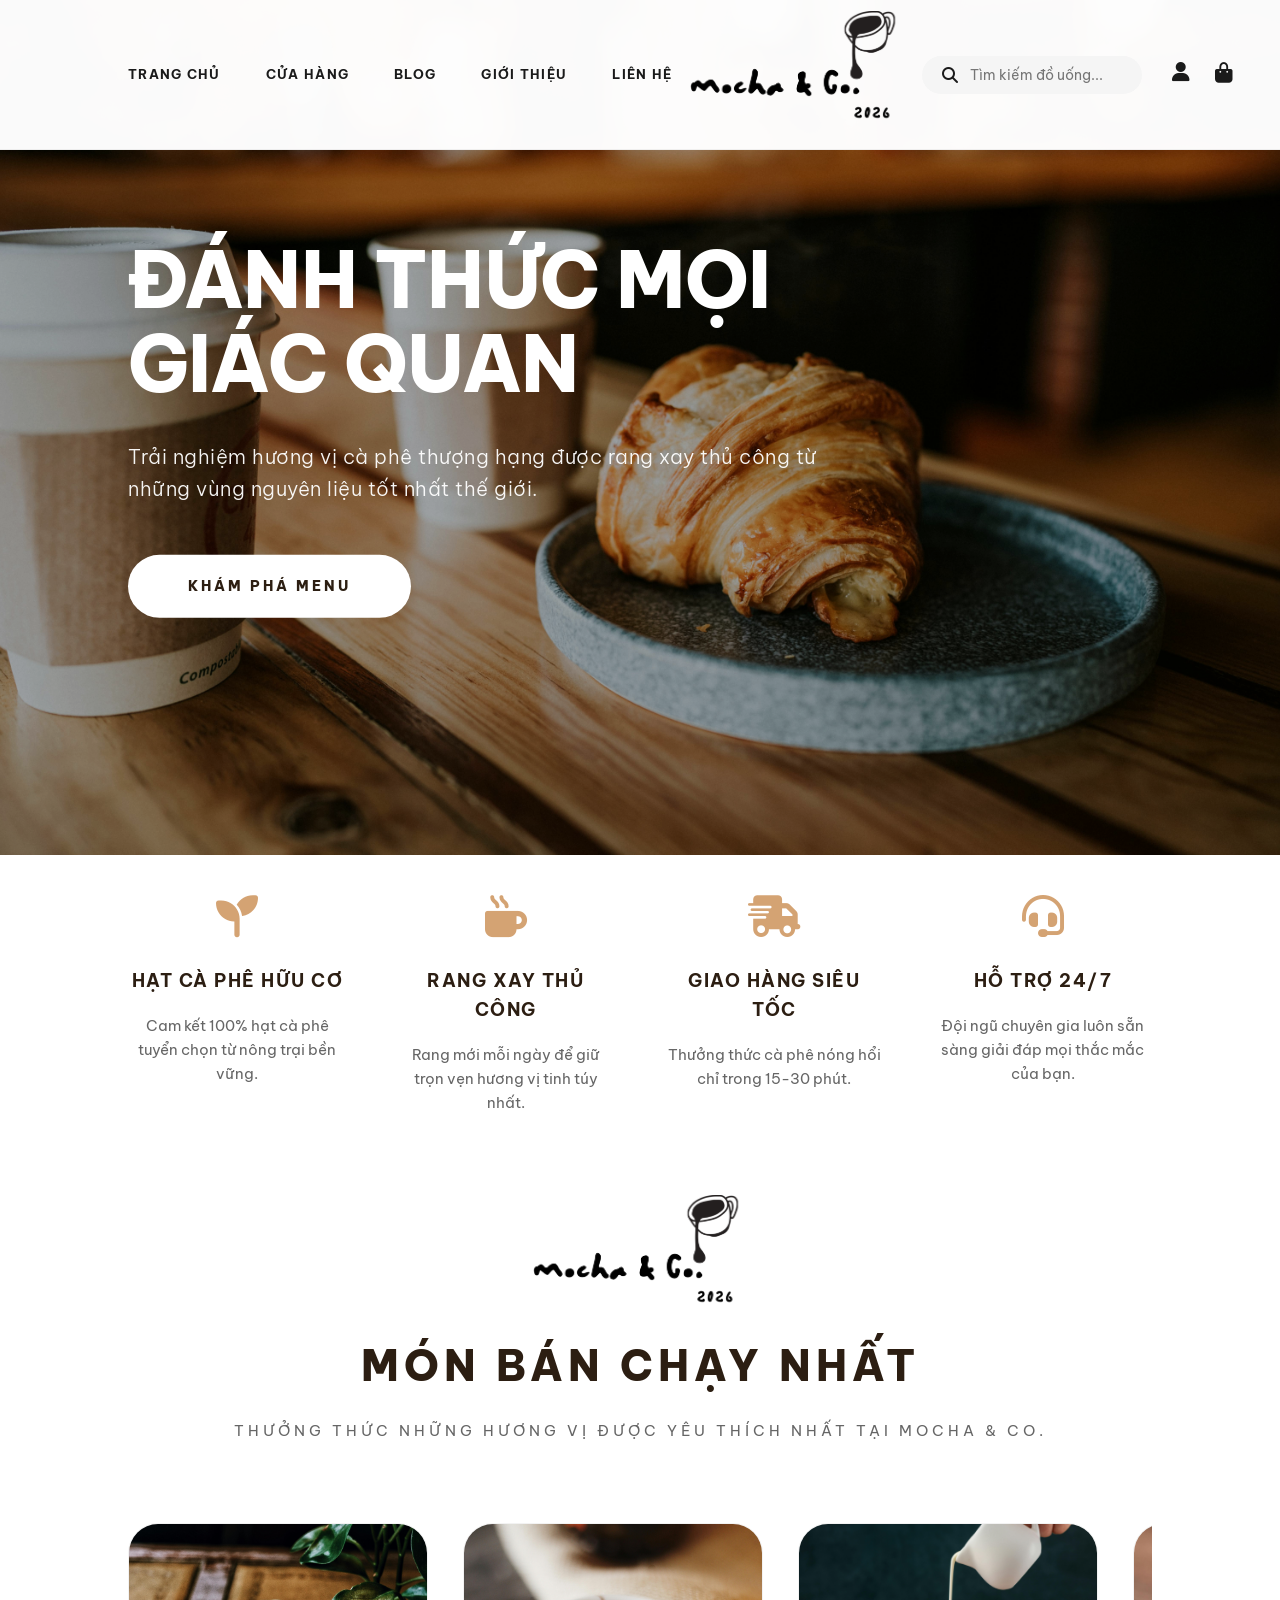
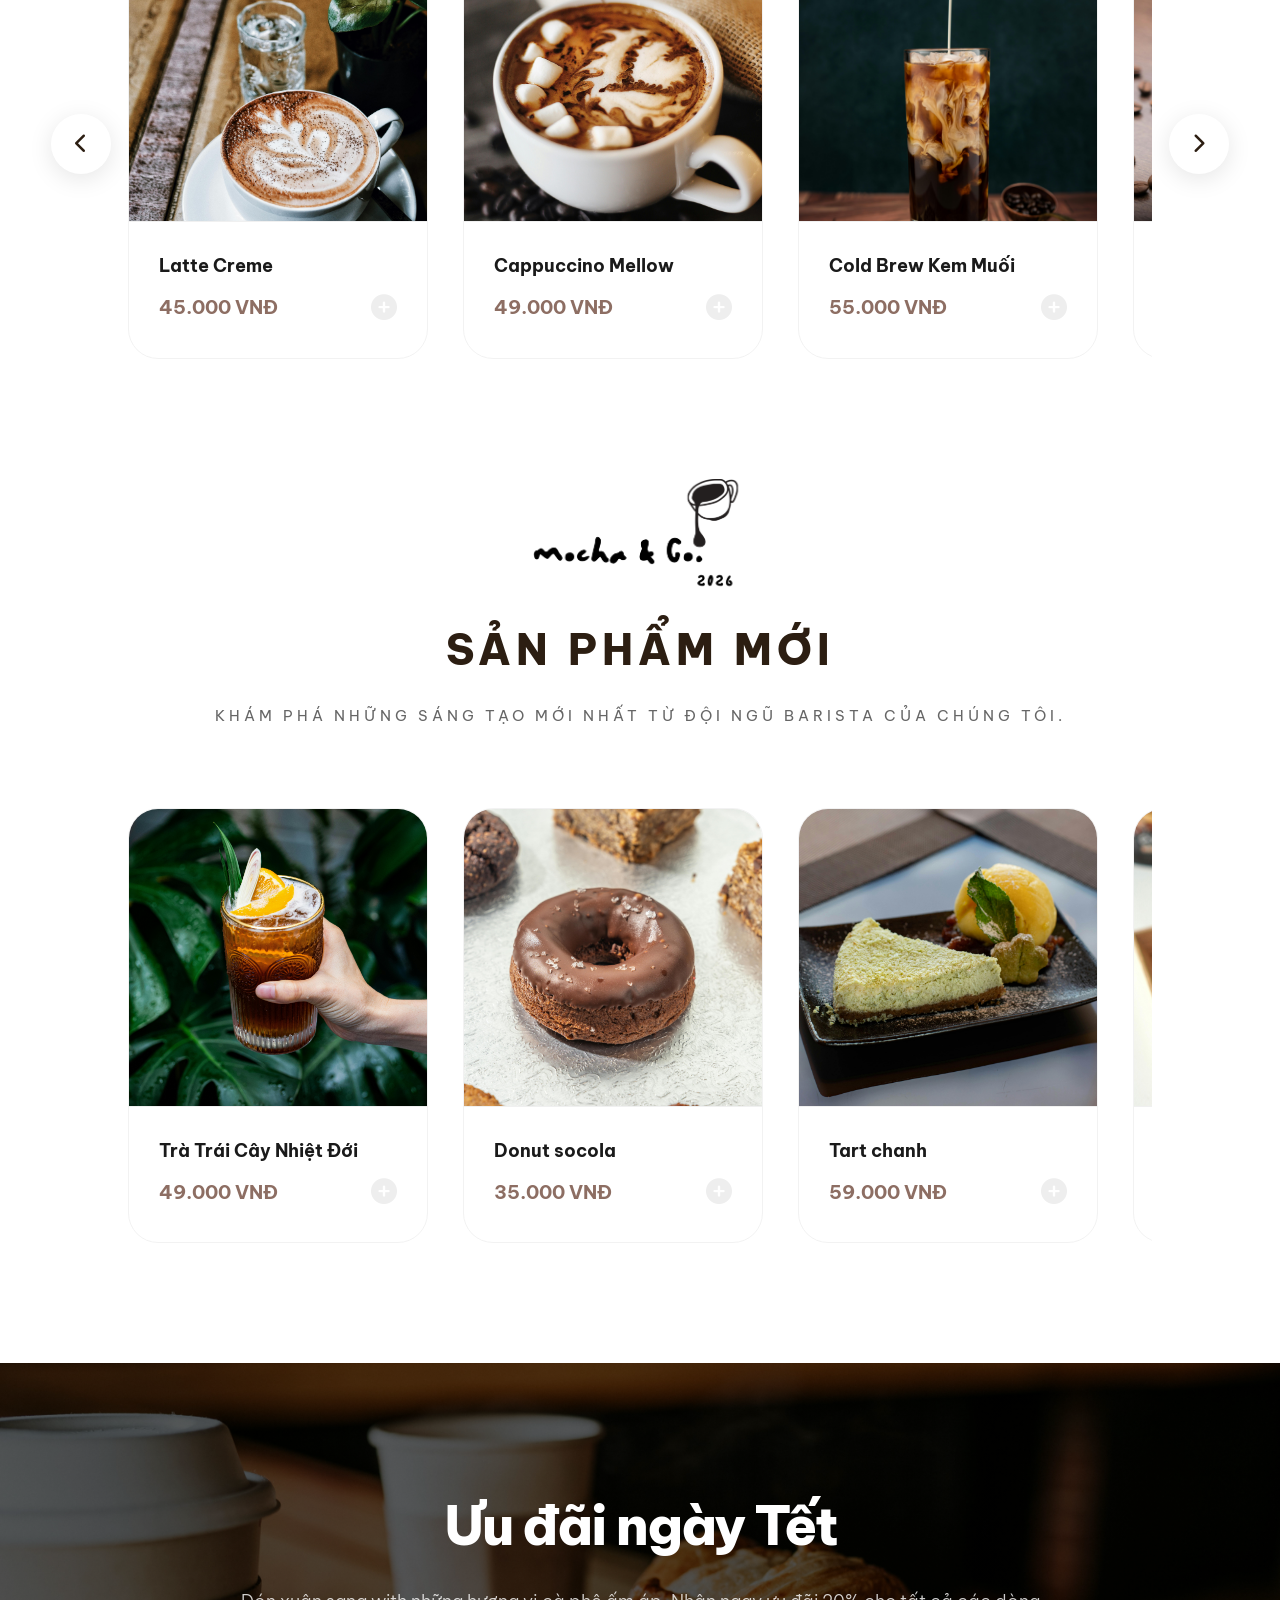
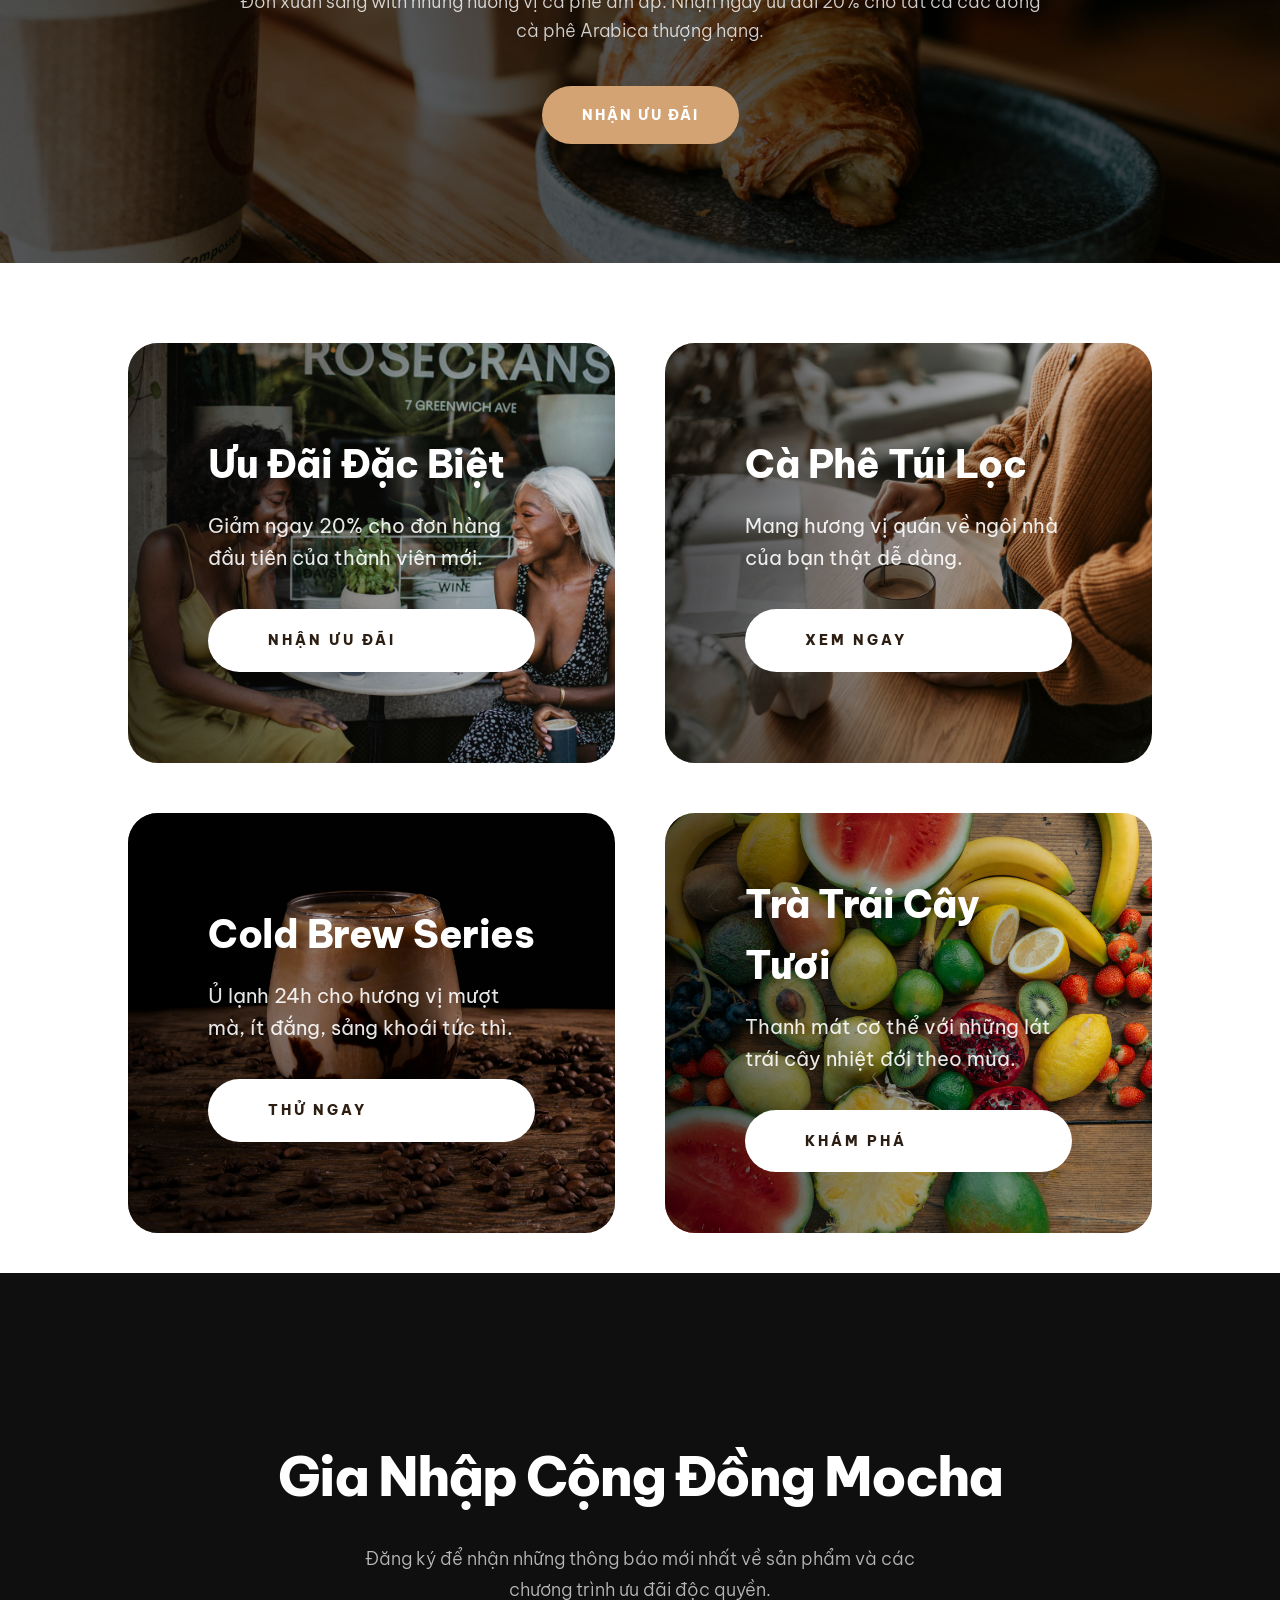
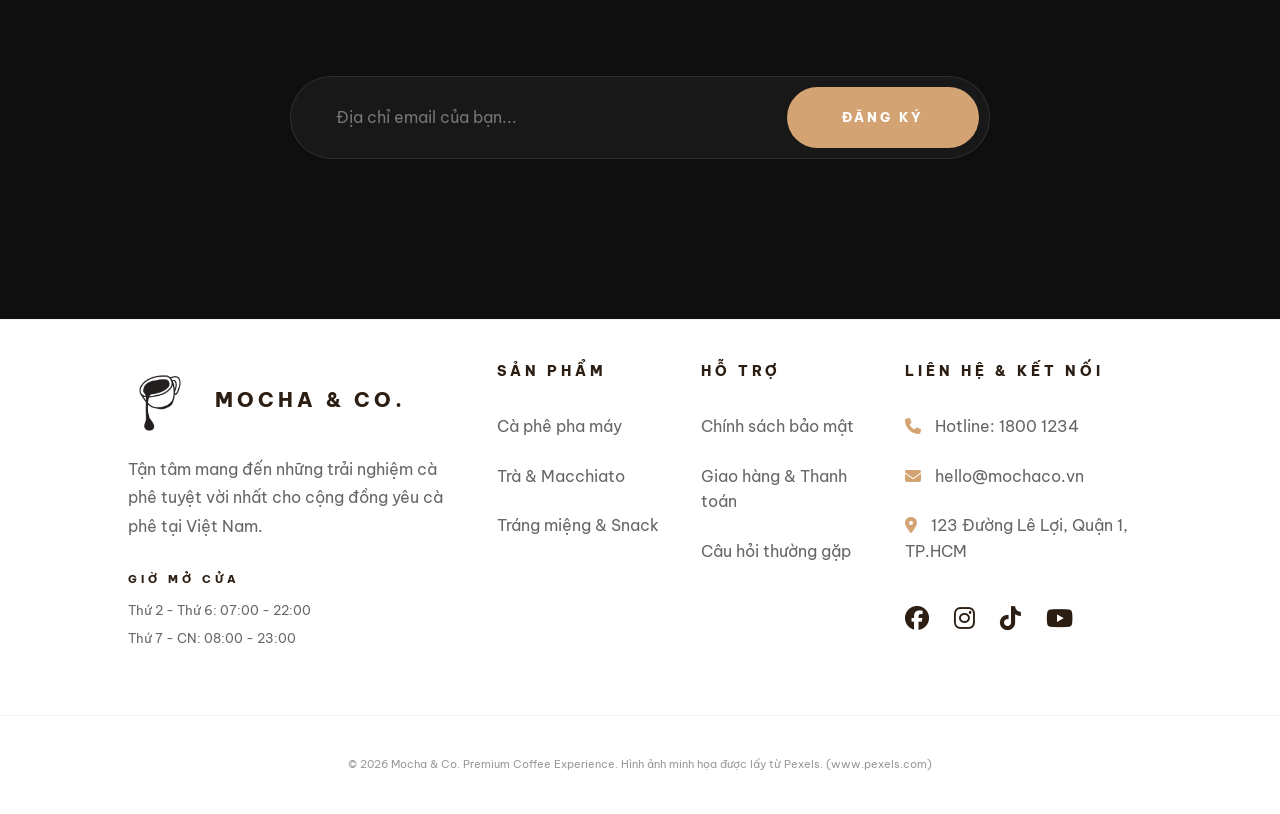
==== index.html @ 35e7aa75 "Initial commit - Final version for submission" ====
<!DOCTYPE html>
<html lang="en">

<head>
    <meta charset="UTF-8">
    <meta name="viewport" content="width=device-width, initial-scale=1.0">
    <link rel="stylesheet" href="https://cdnjs.cloudflare.com/ajax/libs/font-awesome/6.5.1/css/all.min.css" />
    <link rel="stylesheet" href="index.css">
    <title>Mocha & Co. | Premium Coffee Experience</title>
</head>

<body>
    <!-- Notification -->
    <div id="cartNotification" class="cart_notification">
        <i class="fa-solid fa-circle-check"></i>
        <span>Đã thêm vào giỏ hàng!</span>
    </div>

    <main>
        <!-- HEADER -->
        <header>
            <div class="header">
                <div class="header_left">
                    <ul class="list_header_left">
                        <li class="header_left-item"><a href="index.html">Trang Chủ</a></li>
                        <li class="header_left-item"><a href="src/shop.html">Cửa Hàng</a></li>
                        <li class="header_left-item"><a href="src/blog.html">Blog</a></li>
                        <li class="header_left-item"><a href="src/about.html">Giới Thiệu</a></li>
                        <li class="header_left-item"><a href="src/contact.html">Liên Hệ</a></li>
                    </ul>
                </div>
                <div class="header_center">
                    <div class="logo">
                        <a href="index.html"><img src="./assets/img/Logo.png" alt="Mocha & Co. Logo" class="header_logo_img"></a>
                    </div>
                </div>
                <div class="header_right">
                    <div class="header_right-input">
                        <i class="fa-solid fa-magnifying-glass"></i>
                        <input type="text" placeholder="Tìm kiếm đồ uống...">
                    </div>
                    <div class="header_right-icon">
                        <i class="fa-solid fa-user"></i>
                        <a href="src/cart.html"><i class="fa-solid fa-bag-shopping"></i></a>
                    </div>
                </div>
            </div>
        </header>

        <!-- BANNER/HERO -->
        <section class="home_banner">
            <img src="./assets/img/hero - large banner.jpg" alt="Coffee Hero Banner">
            <div class="banner_content">
                <h2>Đánh Thức Mọi Giác Quan</h2>
                <p>Trải nghiệm hương vị cà phê thượng hạng được rang xay thủ công từ những vùng nguyên liệu tốt nhất thế giới.</p>
                <a href="src/shop.html" class="btn-shop">Khám Phá Menu</a>
            </div>
        </section>

        <!-- FEATURE SECTION -->
            <section class="features">
                <div class="feature_item">
                    <i class="fa-solid fa-seedling"></i>
                    <h3>Hạt Cà Phê Hữu Cơ</h3>
                    <p>Cam kết 100% hạt cà phê tuyển chọn từ nông trại bền vững.</p>
                </div>
                <div class="feature_item">
                    <i class="fa-solid fa-mug-hot"></i>
                    <h3>Rang Xay Thủ Công</h3>
                    <p>Rang mới mỗi ngày để giữ trọn vẹn hương vị tinh túy nhất.</p>
                </div>
                <div class="feature_item">
                    <i class="fa-solid fa-truck-fast"></i>
                    <h3>Giao Hàng Siêu Tốc</h3>
                    <p>Thưởng thức cà phê nóng hổi chỉ trong 15-30 phút.</p>
                </div>
                <div class="feature_item">
                    <i class="fa-solid fa-headset"></i>
                    <h3>Hỗ Trợ 24/7</h3>
                    <p>Đội ngũ chuyên gia luôn sẵn sàng giải đáp mọi thắc mắc của bạn.</p>
                </div>
            </section>
            
        <!-- PRODUCT SECTION (Best Sellers) -->
        <div class="text_header" id="products">
            <img src="./assets/img/Logo.png" alt="Mocha & Co. Logo" class="section_logo">
            <h2>MÓN BÁN CHẠY NHẤT</h2>
            <p>Thưởng thức những hương vị được yêu thích nhất tại Mocha & Co.</p>
        </div>
        
        <div class="product">
            <div class="product_slider_wrapper">
                <button class="slider_btn prev" onclick="scrollSlider(-1)"><i class="fa-solid fa-chevron-left"></i></button>
                <div class="list_product" id="productSlider">
                    <!-- Product 1 -->
                    <div class="product_item" data-category="coffee" data-description="Hương vị Espresso đậm đà hòa quyện cùng lớp sữa tươi mịn màng, tạo nên một tách cà phê hoàn hảo cho buổi sáng tỉnh táo.">
                        <div class="product_detail">
                            <a href="src/product.html">
                                <div class="img_product"><img src="./assets/img/pexels-mew-wy-1427872-2910874.jpg" alt="Latte" class="latte-img"></div>
                            </a>
                            <div class="name_product"><p>Latte Creme</p></div>
                            <div class="price_product"><span>45.000 VNĐ</span> <i class="fa-solid fa-plus-circle"></i></div>
                        </div>
                    </div>
                    <!-- Product 2 -->
                    <div class="product_item" data-category="coffee" data-description="Sự kết hợp tinh tế giữa Espresso, sữa nóng và lớp bọt sữa dày dặn, mang lại cảm giác êm ái và dư vị ngọt ngào.">
                        <div class="product_detail">
                            <a href="src/product.html">
                                <div class="img_product"><img src="./assets/img/pexels-fallon-michael-1928485-3551717.jpg" alt="Cappuccino" class="cappuccino-img"></div>
                            </a>
                            <div class="name_product"><p>Cappuccino Mellow</p></div>
                            <div class="price_product"><span>49.000 VNĐ</span> <i class="fa-solid fa-plus-circle"></i></div>
                        </div>
                    </div>
                    <!-- Product 3 -->
                    <div class="product_item" data-category="coffee" data-description="Cà phê được ủ lạnh trong 24 giờ, kết hợp với lớp kem muối mặn nhẹ, tạo nên hương vị độc đáo và sảng khoái.">
                        <div class="product_detail">
                            <a href="src/product.html">
                                <div class="img_product"><img src="./assets/img/pexels-skyler-ewing-266953-9281134.jpg" alt="Cold Brew" class="coldbrew-img"></div>
                            </a>
                            <div class="name_product"><p>Cold Brew Kem Muối</p></div>
                            <div class="price_product"><span>55.000 VNĐ</span> <i class="fa-solid fa-plus-circle"></i></div>
                        </div>
                    </div>
                    <!-- Product 4 -->
                    <div class="product_item" data-category="coffee" data-description="Espresso nguyên chất kết hợp with sốt caramel ngọt ngào, tạo nên hương vị mạnh mẽ nhưng không kém phần quyến rũ.">
                        <div class="product_detail">
                            <a href="src/product.html">
                                <div class="img_product"><img src="./assets/img/pexels-elkady-4862099.jpg" alt="Espresso" class="espresso-img"></div>
                            </a>
                            <div class="name_product"><p>Caramel Espresso</p></div>
                            <div class="price_product"><span>35.000 VNĐ</span> <i class="fa-solid fa-plus-circle"></i></div>
                        </div>
                    </div>
                    <!-- Product 5 -->
                    <div class="product_item" data-category="coffee" data-description="Cà phê Robusta đậm đặc pha loãng with nước nóng, giữ trọn hương vị truyền thống nhưng dễ uống hơn.">
                        <div class="product_detail">
                            <a href="src/product.html">
                                <div class="img_product"><img src="./assets/img/pexels-karola-g-4226806.jpg" alt="Americano"></div>
                            </a>
                            <div class="name_product"><p>Americano Robusta</p></div>
                            <div class="price_product"><span>39.000 VNĐ</span> <i class="fa-solid fa-plus-circle"></i></div>
                        </div>
                    </div>
                    <!-- Product 6 -->
                    <div class="product_item" data-category="other" data-description="Bột matcha Nhật Bản thượng hạng xay cùng sữa và đá, mang lại cảm giác mát lạnh và hương trà xanh thanh khiết.">
                        <div class="product_detail">
                            <a href="src/product.html">
                                <div class="img_product"><img src="./assets/img/pexels-foodphotography-18794176.jpg" alt="Matcha" class="matcha-img"></div>
                            </a>
                            <div class="name_product"><p>Matcha Đá Xay</p></div>
                            <div class="price_product"><span>65.000 VNĐ</span> <i class="fa-solid fa-plus-circle"></i></div>
                        </div>
                    </div>
                    <!-- Product 7 -->
                    <div class="product_item" data-category="other" data-description="Sự kết hợp giữa trà đào tươi mát, hương cam sảng khoái và vị sả thơm nồng, giải nhiệt tức thì.">
                        <div class="product_detail">
                            <a href="src/product.html">
                                <div class="img_product"><img src="./assets/img/tra_dao_cam_sa_-_nong_4ee44b6fab0e472e9a8ad603b6c136ca_5853a08826f94bffa8e4c14cf68b8548_grande (1).png" alt="Peach Tea"></div>
                            </a>
                            <div class="name_product"><p>Trà Đào Cam Sả</p></div>
                            <div class="price_product"><span>45.000 VNĐ</span> <i class="fa-solid fa-plus-circle"></i></div>
                        </div>
                    </div>
                    <!-- Product 8 -->
                    <div class="product_item" data-category="other" data-description="Trà đen Earl Grey hảo hạng pha cùng sữa tươi and trân châu dai giòn, mang lại trải nghiệm thú vị.">
                        <div class="product_detail">
                            <a href="src/product.html">
                                <div class="img_product"><img src="./assets/img/boba-milk-tea-recipe-featured-image.jpg" alt="Salted Cream" class="milktea-img"></div>
                            </a>
                            <div class="name_product"><p>Trà sữa bá tước</p></div>
                            <div class="price_product"><span>59.000 VNĐ</span> <i class="fa-solid fa-plus-circle"></i></div>
                        </div>
                    </div>
                </div>
                <button class="slider_btn next" onclick="scrollSlider(1)"><i class="fa-solid fa-chevron-right"></i></button>
            </div>
        </div>

        <!-- NEW ARRIVALS -->
        <div class="text_header">
            <img src="./assets/img/Logo.png" alt="Mocha & Co. Logo" class="section_logo">
            <h2>SẢN PHẨM MỚI</h2>
            <p>Khám phá những sáng tạo mới nhất từ đội ngũ Barista của chúng tôi.</p>
        </div>
        <div class="product">
            <div class="product_slider_wrapper">
                <div class="list_product">
                    <!-- New 1 -->
                    <div class="product_item" data-category="other" data-description="Hương vị trà tươi mát kết hợp cùng các loại trái cây nhiệt Đới mọng nước, giải nhiệt tuyệt vời.">
                        <div class="product_detail">
                            <a href="src/product.html">
                                <div class="img_product"><img src="./assets/img/pexels-kh-i-huy-n-tr-ng-471596296-15894951.jpg" alt="Trà Trái Cây Nhiệt Đới"></div>
                            </a>
                            <div class="name_product"><p>Trà Trái Cây Nhiệt Đới</p></div>
                            <div class="price_product"><span>49.000 VNĐ</span> <i class="fa-solid fa-plus-circle"></i></div>
                        </div>
                    </div>
                    <!-- New 2 -->
                    <div class="product_item" data-category="cake" data-description="Bánh Donut nướng mềm mại, phủ một lớp socola Bỉ đậm đà và bắt mắt.">
                        <div class="product_detail">
                            <a href="src/product.html">
                                <div class="img_product"><img src="./assets/img/pexels-snappr-29850934.jpg" alt="Bánh Donut Socola"></div>
                            </a>
                            <div class="name_product"><p> Donut socola</p></div>
                            <div class="price_product"><span>35.000 VNĐ</span> <i class="fa-solid fa-plus-circle"></i></div>
                        </div>
                    </div>
                    <!-- New 3 -->
                    <div class="product_item" data-category="cake" data-description="Đế bánh Tart giòn tan, nhân kem chanh chua thanh mát lạnh, cân bằng vị giác hoàn hảo.">
                        <div class="product_detail">
                            <a href="src/product.html">
                                <div class="img_product"><img src="./assets/img/pexels-valeriya-1860203.jpg" alt="Tart chanh"></div>
                            </a>
                            <div class="name_product"><p>Tart chanh</p></div>
                            <div class="price_product"><span>59.000 VNĐ</span> <i class="fa-solid fa-plus-circle"></i></div>
                        </div>
                    </div>
                    <!-- New 4 -->
                    <div class="product_item" data-category="cake" data-description="Kem lạnh mịn màng with những vụn bánh quy giòn tan, ngọt ngào khó cưỡng.">
                        <div class="product_detail">
                            <a href="src/product.html">
                                <div class="img_product"><img src="./assets/img/pexels-sarah-li-102943917-9442600.jpg" alt="Kem Cookies & Creme"></div>
                            </a>
                            <div class="name_product"><p>Kem Cookies & Creme</p></div>
                            <div class="price_product"><span>65.000 VNĐ</span> <i class="fa-solid fa-plus-circle"></i></div>
                        </div>
                    </div>
                    <!-- New 5 -->
                    <div class="product_item" data-category="cake" data-description="Lớp kem mousse socola Bỉ mịn màng tan chảy, kết hợp với đế bánh bông lan mềm mại.">
                        <div class="product_detail">
                            <a href="src/product.html">
                                <div class="img_product"><img src="./assets/img/chocolate mouse.jpg" alt="Bánh Mousse Socola"></div>
                            </a>
                            <div class="name_product"><p>Bánh Mousse Socola</p></div>
                            <div class="price_product"><span>55.000 VNĐ</span> <i class="fa-solid fa-plus-circle"></i></div>
                        </div>
                    </div>
                    <!-- New 6 -->
                    <div class="product_item" data-category="cake" data-description="Chiếc bánh quyến rũ với sắc đỏ đặc trưng, lớp kem cheese béo ngậy và vị cacao nhẹ nhàng.">
                        <div class="product_detail">
                            <a href="src/product.html">
                                <div class="img_product"><img src="./assets/img/red velvet.jpg" alt="Red Velvet"></div>
                            </a>
                            <div class="name_product"><p>Bánh Red Velvet</p></div>
                            <div class="price_product"><span>59.000 VNĐ</span> <i class="fa-solid fa-plus-circle"></i></div>
                        </div>
                    </div>
                    <!-- New 7 -->
                    <div class="product_item" data-category="cake" data-description="Vị chua thanh của chanh dây tươi hòa quyện cùng lớp phô mai nướng đậm đà, đế bánh quy giòn rụm.">
                        <div class="product_detail">
                            <a href="src/product.html">
                                <div class="img_product"><img src="./assets/img/cheesecake chanh dây.jpg" alt="Cheesecake Chanh Dây"></div>
                            </a>
                            <div class="name_product"><p>Cheesecake Chanh Dây</p></div>
                            <div class="price_product"><span>65.000 VNĐ</span> <i class="fa-solid fa-plus-circle"></i></div>
                        </div>
                    </div>
                </div>
            </div>
        </div>

        <!-- BIG PROMO BANNER -->
        <section class="promo_banner">
            <div class="promo_container">
                <h2 class="promo_title">Ưu đãi ngày Tết</h2>
                <p class="promo_description">Đón xuân sang with những hương vị cà phê ấm áp. Nhận ngay ưu đãi 20% cho tất cả các dòng cà phê Arabica thượng hạng.</p>
                <a href="src/shop.html" class="promo_button" style="width: fit-content; padding: 18px 40px;">NHẬN ƯU ĐÃI</a>
            </div>
        </section>

         <!-- SMALL BANNERS -->
        <div class="promo_banners">
            <div class="promo_item">
                <img src="./assets/img/pexels-ketut-subiyanto-5047032.jpg" alt="Promo Deals">
                <div class="promo_overlay">
                    <h3>Ưu Đãi Đặc Biệt</h3>
                    <p>Giảm ngay 20% cho đơn hàng đầu tiên của thành viên mới.</p>
                    <a href="#" class="btn-shop small-btn">NHẬN ƯU ĐÃI</a>
                </div>
            </div>
            <div class="promo_item">
                <img src="./assets/img/pexels-vlada-karpovich-6802983.jpg" alt="New Collection">
                <div class="promo_overlay">
                    <h3>Cà Phê Túi Lọc</h3>
                    <p>Mang hương vị quán về ngôi nhà của bạn thật dễ dàng.</p>
                    <a href="#products" class="btn-shop small-btn">XEM NGAY</a>
                </div>
            </div>
            <div class="promo_item">
                <img src="./assets/img/pexels-guto-macedo-72150916-8444407.jpg" alt="Cold Brew Series" class="coldbrew_promo_img">
                <div class="promo_overlay">
                    <h3>Cold Brew Series</h3>
                    <p>Ủ lạnh 24h cho hương vị mượt mà, ít đắng, sảng khoái tức thì.</p>
                    <a href="#products" class="btn-shop small-btn">THỬ NGAY</a>
                </div>
            </div>
            <div class="promo_item">
                <img src="./assets/img/pexels-viktoria-slowikowska-5677921.jpg" alt="Tropical Tea">
                <div class="promo_overlay">
                    <h3>Trà Trái Cây Tươi</h3>
                    <p>Thanh mát cơ thể với những lát trái cây nhiệt đới theo mùa.</p>
                    <a href="#products" class="btn-shop small-btn">KHÁM PHÁ</a>
                </div>
            </div>
        </div>
        
        <!-- NEWSLETTER -->
        <section class="newsletter">
            <div class="newsletter_content">
                <h2>Gia Nhập Cộng Đồng Mocha</h2>
                <p>Đăng ký để nhận những thông báo mới nhất về sản phẩm và các chương trình ưu đãi độc quyền.</p>
                <form class="newsletter_form">
                    <input type="email" placeholder="Địa chỉ email của bạn...">
                    <button type="submit">ĐĂNG KÝ</button>
                </form>
            </div>
        </section>

        <!-- FOOTER -->
        <footer id="footer">
            <div class="footer">
                <div class="list_footer">
                    <div class="footer_item">
                        <div class="footer_brand_wrapper">
                            <img src="./assets/img/Cup-logo.png" alt="Mocha & Co. Cup Logo" class="footer_logo">
                            <h2 class="footer_brand_name">MOCHA & CO.</h2>
                        </div>
                        <p>Tận tâm mang đến những trải nghiệm cà phê tuyệt vời nhất cho cộng đồng yêu cà phê tại Việt Nam.</p>
                        <div class="opening_hours">
                            <h2>GIỜ MỞ CỬA</h2>
                            <p>Thứ 2 - Thứ 6: 07:00 - 22:00</p>
                            <p>Thứ 7 - CN: 08:00 - 23:00</p>
                        </div>
                    </div>
                    <div class="footer_item">
                        <h2>Sản Phẩm</h2>
                        <li>Cà phê pha máy</li>
                        <li>Trà & Macchiato</li>
                        <li>Tráng miệng & Snack</li>
                    </div>
                    <div class="footer_item">
                        <h2>Hỗ Trợ</h2>
                        <li>Chính sách bảo mật</li>
                        <li>Giao hàng & Thanh toán</li>
                        <li>Câu hỏi thường gặp</li>
                    </div>
                    <div class="footer_item">
                        <h2>Liên Hệ & Kết Nối</h2>
                        <li class="contact-info"><i class="fa-solid fa-phone"></i> Hotline: 1800 1234</li>
                        <li class="contact-info"><i class="fa-solid fa-envelope"></i> hello@mochaco.vn</li>
                        <li class="contact-info"><i class="fa-solid fa-location-dot"></i> 123 Đường Lê Lợi, Quận 1, TP.HCM</li>
                        
                        <div class="social_icons footer_social_wrapper">
                            <i class="fa-brands fa-facebook"></i>
                            <i class="fa-brands fa-instagram"></i>
                            <i class="fa-brands fa-tiktok"></i>
                            <i class="fa-brands fa-youtube"></i>
                        </div>
                    </div>
                </div>
            </div>
            <div class="footer_copyright">
                <p>&copy; 2026 Mocha & Co. Premium Coffee Experience. Hình ảnh minh họa được lấy từ Pexels. (www.pexels.com)</p>
            </div>
        </footer>
    </main>
    <script src="scripts/script.js"></script>
</body>
</html>
---- index.css ----
@import url('https://fonts.googleapis.com/css2?family=Be+Vietnam+Pro:wght@100;200;300;400;500;600;700;800;900&display=swap');

:root {
    --primary-color: #2c1e12;
    --secondary-color: #8d6e63;
    --accent-color: #d4a373;
    --bg-light: #fafafa;
    --text-main: #1a1a1a;
    --text-muted: #666666;
    --white: #ffffff;
    --glass: rgba(255, 255, 255, 0.95);
    --transition: all 0.4s cubic-bezier(0.165, 0.84, 0.44, 1);
    --shadow-sm: 0 2px 8px rgba(0,0,0,0.05);
    --shadow-md: 0 10px 40px rgba(0,0,0,0.08);
    --side-padding: 10vw;
    --section-spacing: 40px;
    --border-radius-lg: 30px;
    --border-radius-md: 20px;
}

* {
    margin: 0;
    padding: 0;
    box-sizing: border-box;
}

body {
    font-family: 'Be Vietnam Pro', sans-serif;
    background-color: var(--bg-light);
    color: var(--text-main);
    line-height: 1.6;
    -webkit-font-smoothing: antialiased;
}

/* Ensure all interactive elements inherit the correct font */
button, input, select, textarea {
    font-family: 'Be Vietnam Pro', sans-serif;
}

h1, h2, h3, h4, .logo h1 {
    font-family: 'Be Vietnam Pro', sans-serif;
    letter-spacing: -0.01em;
    font-weight: 800;
}

main {
    width: 100%;
    background-color: var(--white);
    overflow-x: hidden;
}

/* HEADER */
.header {
    position: fixed;
    top: 0;
    left: 0;
    right: 0;
    z-index: 1000;
    display: flex;
    justify-content: space-between;
    align-items: center;
    height: 150px;
    background-color: rgba(255, 255, 255, 0.98);
    padding: 0 var(--side-padding);
    border-bottom: 1px solid rgba(0,0,0,0.05);
    transition: height 0.3s ease;
}

.header_left {
    flex: 1.5;
}

.list_header_left {
    display: flex;
    gap: 45px;
    align-items: center;
}

.header_left-item {
    list-style: none;
    font-size: 13px;
    font-weight: 700;
    color: var(--text-main);
    text-transform: uppercase;
    letter-spacing: 0.1em;
    cursor: pointer;
    position: relative;
    white-space: nowrap;
    transition: var(--transition);
}

.header_left-item::after {
    content: '';
    position: absolute;
    bottom: -6px;
    left: 0;
    width: 0;
    height: 2px;
    background: var(--accent-color);
    transition: var(--transition);
}

.header_left-item:hover {
    color: var(--accent-color);
}

.header_left-item a {
    text-decoration: none;
    color: inherit;
    display: block;
    width: 100%;
    height: 100%;
}

.header_center {
    flex: 1;
    display: flex;
    justify-content: center;
}

.header_logo_img {
    height: 120px;
    width: auto;
    object-fit: contain;
    transition: transform 0.3s ease;
    cursor: pointer;
}

.header_logo_img:hover {
    transform: scale(1.08);
}

.header_right {
    flex: 1;
    display: flex;
    justify-content: flex-end;
    align-items: center;
    gap: 30px;
}

.header_right-input {
    width: 220px;
    background: #f5f5f5;
    border-radius: 100px;
    display: flex;
    padding: 10px 20px;
    align-items: center;
    transition: var(--transition);
}

.header_right-input input {
    background: transparent;
    border: none;
    outline: none;
    padding-left: 12px;
    font-size: 14px;
    width: 100%;
}

.header_right-icon {
    display: flex;
    gap: 25px;
}

.header_right-icon i {
    font-size: 20px;
    color: var(--text-main);
    cursor: pointer;
    transition: var(--transition);
}

.header_right-icon i:hover {
    color: var(--accent-color);
    transform: translateY(-3px);
}

/* BANNER/HERO */
.home_banner {
    position: relative;
    width: 100%;
    height: 95vh;
    overflow: hidden;
}

.home_banner img {
    width: 100%;
    height: 100%;
    object-fit: cover;
    filter: brightness(0.75);
}

.banner_content {
    position: absolute;
    top: 50%;
    left: var(--side-padding);
    transform: translateY(-50%);
    color: var(--white);
    max-width: 750px;
    z-index: 2;
}

.banner_content h2 {
    font-size: clamp(48px, 6vw, 82px);
    font-weight: 800;
    line-height: 1.1;
    margin-bottom: 35px;
    animation: fadeInUp 1.2s ease;
    text-transform: uppercase;
}

.banner_content p {
    font-size: 20px;
    font-weight: 300;
    margin-bottom: 50px;
    opacity: 0.95;
    letter-spacing: 0.5px;
    line-height: 1.6;
}

.btn-shop {
    display: inline-block;
    padding: 20px 60px;
    background: var(--white);
    color: var(--primary-color);
    text-decoration: none;
    font-weight: 800;
    font-size: 14px;
    text-transform: uppercase;
    letter-spacing: 3px;
    border-radius: 100px;
    transition: var(--transition);
}

.btn-shop:hover {
    background: var(--accent-color);
    color: var(--white);
    transform: translateY(-8px);
    box-shadow: 0 20px 40px rgba(212, 163, 115, 0.4);
}

/* FEATURE SECTION */
.features {
    display: grid;
    grid-template-columns: repeat(4, 1fr);
    gap: 50px;
    padding: var(--section-spacing) var(--side-padding);
    background: #ffffff;
}

.feature_item {
    text-align: center;
    transition: var(--transition);
}

.feature_item:hover {
    transform: translateY(-10px);
}

.feature_item i {
    font-size: 42px;
    color: var(--accent-color);
    margin-bottom: 30px;
}

.feature_item h3 {
    font-size: 18px;
    font-weight: 700;
    text-transform: uppercase;
    letter-spacing: 1.5px;
    margin-bottom: 18px;
    color: var(--primary-color);
}

.feature_item p {
    font-size: 15px;
    color: var(--text-muted);
    line-height: 1.6;
}

/* PRODUCT SECTION */
.text_header {
    padding: var(--section-spacing) var(--side-padding) 60px;
    text-align: center;
}

.text_header h2 {
    font-size: 42px;
    font-weight: 800;
    color: var(--primary-color);
    text-transform: uppercase;
    letter-spacing: 5px;
    margin-bottom: 20px;
}

.text_header p {
    font-size: 15px;
    color: var(--text-muted);
    text-transform: uppercase;
    letter-spacing: 4px;
}

.section_logo {
    height: 120px;
    width: auto;
    margin-bottom: 10px;
    object-fit: contain;
}

.product_slider_wrapper {
    position: relative;
    padding: 0 var(--side-padding) 40px;
}

.list_product {
    display: flex;
    gap: 35px;
    overflow-x: auto;
    scroll-behavior: smooth;
    padding: 20px 0 40px;
    scrollbar-width: none;
    scroll-snap-type: x mandatory;
    -webkit-overflow-scrolling: touch;
    will-change: scroll-position;
}

.list_product::-webkit-scrollbar {
    display: none;
}

.product_item {
    flex: 0 0 calc(25% - 26px);
    min-width: 300px;
    scroll-snap-align: start;
}

.slider_btn {
    position: absolute;
    top: 45%;
    transform: translateY(-50%);
    width: 60px;
    height: 60px;
    border-radius: 50%;
    background: var(--white);
    border: none;
    box-shadow: 0 5px 25px rgba(0,0,0,0.1);
    cursor: pointer;
    z-index: 10;
    display: flex;
    align-items: center;
    justify-content: center;
    font-size: 20px;
    color: var(--primary-color);
    transition: background 0.3s ease, color 0.3s ease, transform 0.3s ease;
}

.slider_btn:hover {
    background: var(--accent-color);
    color: var(--white);
    transform: translateY(-50%) scale(1.1);
}

.slider_btn.prev { left: 4vw; }
.slider_btn.next { right: 4vw; }

.product_detail {
    background: var(--white);
    border-radius: var(--border-radius-lg);
    overflow: hidden;
    transition: transform 0.4s cubic-bezier(0.165, 0.84, 0.44, 1), box-shadow 0.4s ease;
    border: 1px solid #f2f2f2;
}

.product_detail:hover {
    transform: translateY(-15px);
    box-shadow: var(--shadow-md);
}

.img_product {
    width: 100%;
    aspect-ratio: 1 / 1; 
    overflow: hidden;
    background-color: #f9f9f9;
    border-bottom: 1px solid #f0f0f0;
}

.img_product img {
    width: 100%;
    height: 100%;
    object-fit: cover;
    object-position: center center;
    transition: transform 0.6s cubic-bezier(0.165, 0.84, 0.44, 1);
}

.product_detail:hover .img_product img {
    transform: scale(1.08);
}

.name_product {
    padding: 30px 30px 10px;
    font-size: 18px;
    font-weight: 700;
    color: var(--text-main);
    min-height: 70px;
}

.price_product {
    padding: 0 30px 35px;
    font-size: 19px;
    font-weight: 700;
    color: var(--secondary-color);
    display: flex;
    justify-content: space-between;
    align-items: center;
}

.price_product i {
    font-size: 26px;
    color: #eee;
    transition: var(--transition);
    cursor: pointer;
}

.product_detail:hover .price_product i {
    color: var(--accent-color);
}

/* PROMO BANNER SECTION */
.promo_banner {
    display: flex;
    justify-content: center;
    align-items: center;
    text-align: center;
    min-height: 500px;
    padding: 100px 20px;
    margin: 40px 0;
    background-color: #2b1e16; 
    background-image: linear-gradient(rgba(0,0,0,0.6), rgba(0,0,0,0.6)), 
                      url('assets/img/pexels-amar-13119652.jpg'); 
    background-size: cover;
    background-position: center;
    color: #ffffff; 
}

.promo_container {
    max-width: 800px;
    width: 100%;
}

.promo_title {
    font-size: 54px;
    font-weight: 800;
    color: #ffffff !important;
    text-transform: none; 
    letter-spacing: -2px; 
    margin-bottom: 20px;
    margin-top: 0;
}

.promo_description {
    font-size: 18px;
    font-weight: 300;
    color: #ffffff;
    opacity: 0.8;
    text-transform: none;
    letter-spacing: 0px;
    margin-bottom: 40px;
    line-height: 1.6;
}

.promo_button {
    display: inline-block;
    background-color: #D4A373;
    color: #ffffff !important;
    padding: 18px 50px;
    border-radius: 100px;
    text-decoration: none;
    text-transform: uppercase;
    font-size: 14px;
    font-weight: 800;
    letter-spacing: 2px;
    transition: var(--transition);
    border: none;
    cursor: pointer;
}

.promo_button:hover {
    filter: brightness(1.1);
    transform: translateY(-3px);
    box-shadow: 0 10px 30px rgba(212, 163, 115, 0.3);
}

/* SMALL BANNERS */
.promo_banners {
    display: grid;
    grid-template-columns: 1fr 1fr;
    gap: 50px;
    padding: var(--section-spacing) var(--side-padding);
}

.promo_item {
    height: 420px;
    border-radius: var(--border-radius-lg);
    overflow: hidden;
    position: relative;
    cursor: pointer;
}

.promo_item img {
    width: 100%;
    height: 100%;
    object-fit: cover;
    transition: filter 0.8s ease;
}

.promo_item:hover img {
    filter: brightness(1.15) saturate(1.1);
}

.promo_overlay {
    position: absolute;
    top: 0;
    left: 0;
    width: 100%;
    height: 100%;
    background: linear-gradient(to right, rgba(0,0,0,0.65), transparent);
    display: flex;
    flex-direction: column;
    justify-content: center;
    padding: 80px;
    color: white;
}

.promo_overlay h3 {
    font-size: 38px;
    font-weight: 800;
    margin-bottom: 15px;
    letter-spacing: -0.5px;
}

.promo_overlay p {
    font-size: 20px;
    opacity: 0.9;
    margin-bottom: 35px;
    max-width: 350px;
}

/* NEWSLETTER */
.newsletter {
    background: #0f0f0f;
    padding: 160px var(--side-padding);
    text-align: center;
    color: var(--white);
}

.newsletter_content h2 {
    font-size: 54px;
    font-weight: 800;
    margin-bottom: 25px;
    letter-spacing: -2px;
}

.newsletter_content p {
    font-size: 18px;
    font-weight: 300;
    opacity: 0.7;
    margin-bottom: 70px;
    max-width: 600px;
    margin-left: auto;
    margin-right: auto;
    line-height: 1.7;
}

.newsletter_form {
    display: flex;
    justify-content: center;
    max-width: 700px;
    margin: 0 auto;
    background: rgba(255,255,255,0.04);
    padding: 10px;
    border-radius: 100px;
    border: 1px solid rgba(255,255,255,0.1);
    transition: var(--transition);
}

.newsletter_form input {
    flex: 1;
    background: transparent;
    border: none;
    outline: none;
    color: var(--white);
    font-size: 16px;
    padding: 0 35px;
}

.newsletter_form button {
    background: var(--accent-color);
    border: none;
    color: var(--white);
    font-weight: 800;
    letter-spacing: 3px;
    cursor: pointer;
    padding: 22px 55px;
    border-radius: 100px;
    transition: var(--transition);
}

/* FOOTER */
.footer {
    padding: var(--section-spacing) var(--side-padding) 60px;
    background: #fff;
    border-top: 1px solid #f2f2f2;
}

.list_footer {
    display: grid;
    grid-template-columns: 2fr 1fr 1fr 1.5fr;
    gap: 40px;
}

.footer_item h2 {
    font-size: 14px;
    font-weight: 800;
    text-transform: uppercase;
    letter-spacing: 4px;
    margin-bottom: 20px;
    color: var(--primary-color);
}

.footer_brand_wrapper {
    display: flex;
    align-items: center;
    gap: 15px;
    margin-bottom: 15px;
}

.footer_logo {
    height: 80px;
    width: auto;
    object-fit: contain;
    margin-left: -8px;
}

.footer_brand_name {
    font-size: 20px !important;
    letter-spacing: 4px;
    margin-bottom: 0 !important;
}

.footer_item li {
    list-style: none;
    font-size: 16px;
    color: var(--text-muted);
    padding: 12px 0;
    cursor: pointer;
    transition: var(--transition);
}

.footer_item li:hover {
    color: var(--accent-color);
    padding-left: 10px;
}

.footer_item p {
    font-size: 16px;
    color: var(--text-muted);
    margin-bottom: 30px;
    line-height: 1.8;
}

.opening_hours {
    margin-top: 20px;
}

.opening_hours h2 {
    font-size: 11px;
    margin-bottom: 10px;
}

.opening_hours p {
    font-size: 13px;
    margin-bottom: 5px;
}

.contact-info i {
    margin-right: 10px;
    color: var(--accent-color);
}

.footer_social_wrapper {
    margin-top: 30px;
}

.social_icons {
    display: flex;
    gap: 25px;
}

.social_icons i {
    font-size: 24px;
    color: var(--primary-color);
    cursor: pointer;
    transition: var(--transition);
}

.social_icons i:hover {
    color: var(--accent-color);
    transform: translateY(-8px);
}

.footer_copyright {
    text-align: center;
    padding: 40px 0;
    border-top: 1px solid #f5f5f5;
    font-size: 11px;
    color: #999;
}

/* MARQUEE EFFECT */
.marquee_container {
    background: var(--primary-color);
    color: var(--white);
    padding: 25px 0;
    overflow: hidden;
    white-space: nowrap;
    border-top: 1px solid rgba(255,255,255,0.1);
    border-bottom: 1px solid rgba(255,255,255,0.1);
}

.marquee_content {
    display: inline-block;
    animation: marquee 30s linear infinite;
    font-weight: 900;
    font-size: 28px;
    text-transform: uppercase;
    letter-spacing: 8px;
}

.marquee_content span {
    margin-right: 80px;
}

@keyframes marquee {
    from { transform: translateX(0); }
    to { transform: translateX(-50%); }
}

/* SUBPAGE BANNER */
.subpage_banner {
    position: relative;
    width: 100%;
    height: 80vh;
    overflow: hidden;
}

.subpage_banner img {
    width: 100%;
    height: 100%;
    object-fit: cover;
    filter: brightness(0.65);
}

.subpage_banner .banner_content {
    position: absolute;
    top: 55%;
    left: var(--side-padding);
    transform: translateY(-50%);
    color: var(--white);
    max-width: 850px;
    z-index: 2;
}

.subpage_banner .banner_content h2 {
    font-size: clamp(48px, 6vw, 82px);
    font-weight: 800;
    line-height: 1.1;
    margin-bottom: 25px;
    animation: fadeInUp 1.2s ease;
    text-transform: uppercase;
}

.subpage_banner .banner_content p {
    font-size: 20px;
    font-weight: 300;
    margin-bottom: 0;
    opacity: 0.95;
    letter-spacing: 0.5px;
    line-height: 1.6;
}

/* SHOP FILTER */
.shop_filter_section {
    padding: 60px var(--side-padding) 0;
    display: flex;
    justify-content: flex-end;
    background: var(--white);
}

.filter_wrapper {
    position: relative;
}

.filter_icon_btn {
    background: none;
    border: 1px solid #ddd;
    padding: 12px 25px;
    border-radius: 50px;
    cursor: pointer;
    display: flex;
    align-items: center;
    gap: 12px;
    font-weight: 800;
    text-transform: uppercase;
    font-size: 13px;
    transition: var(--transition);
    color: var(--primary-color);
}

.filter_icon_btn:hover {
    border-color: var(--accent-color);
    color: var(--accent-color);
}

.filter_dropdown {
    position: absolute;
    top: 60px;
    right: 0;
    background: white;
    box-shadow: var(--shadow-md);
    border-radius: 20px;
    padding: 15px;
    z-index: 100;
    display: none;
    min-width: 220px;
    border: 1px solid #eee;
}

.filter_dropdown.show {
    display: block;
    animation: fadeInUp 0.4s ease;
}

.filter_dropdown button {
    display: block;
    width: 100%;
    text-align: left;
    padding: 12px 20px;
    border: none;
    background: none;
    cursor: pointer;
    font-size: 14px;
    font-weight: 600;
    transition: var(--transition);
    border-radius: 10px;
}

.filter_dropdown button:hover {
    background: #f8f8f8;
    color: var(--accent-color);
}

.filter_dropdown button.active {
    background: var(--accent-color);
    color: white;
}

/* SIZE BUTTONS */
.size_btn {
    padding: 10px 20px;
    border: 1px solid #ddd;
    background: white;
    border-radius: 10px;
    cursor: pointer;
    font-weight: 700;
    font-size: 13px;
    transition: var(--transition);
}

.size_btn.active {
    background: var(--primary-color);
    color: white;
    border-color: var(--primary-color);
}

/* CART NOTIFICATION */
.cart_notification {
    position: fixed;
    top: 170px;
    right: 20px;
    background: var(--primary-color);
    color: white;
    padding: 15px 25px;
    border-radius: 15px;
    display: flex;
    align-items: center;
    gap: 12px;
    box-shadow: var(--shadow-md);
    z-index: 2000;
    transform: translateX(150%);
    transition: transform 0.5s cubic-bezier(0.175, 0.885, 0.32, 1.275);
}

.cart_notification.show {
    transform: translateX(0);
}

/* LAYOUTS */
.grid_container {
    padding: 100px var(--side-padding);
    display: grid;
    grid-template-columns: repeat(auto-fill, minmax(300px, 1fr));
    gap: 40px;
}

.split_section {
    padding: 100px var(--side-padding);
    display: flex;
    flex-wrap: wrap;
    gap: 80px;
    align-items: center;
}

.split_image {
    flex: 1 1 500px;
    aspect-ratio: 1 / 1;
    border-radius: var(--border-radius-lg);
    overflow: hidden;
}

.split_image img {
    width: 100%;
    height: 100%;
    object-fit: cover;
    object-position: center center;
}

.split_text {
    flex: 1 1 400px;
}

.split_text h3 {
    font-size: 42px;
    margin-bottom: 25px;
    color: var(--primary-color);
}

/* CART */
.cart_section {
    padding: 80px var(--side-padding);
}

.cart_container {
    display: grid;
    grid-template-columns: 2.5fr 1fr;
    gap: 50px;
}

.cart_summary {
    background: var(--primary-color);
    color: white;
    padding: 40px;
    border-radius: var(--border-radius-lg);
    height: fit-content;
    position: sticky;
    top: 120px;
}

.quantity_selector {
    display: flex;
    background: #f5f5f5;
    padding: 5px;
    border-radius: 100px;
    width: fit-content;
}

.quantity_selector button {
    width: 35px;
    height: 35px;
    border-radius: 50%;
    border: none;
    background: white;
    cursor: pointer;
    font-weight: 800;
}

.quantity_selector input {
    width: 40px;
    text-align: center;
    border: none;
    background: transparent;
    font-weight: 700;
}

/* BLOG */
.blog_item:hover {
    transform: translateY(-10px);
    box-shadow: var(--shadow-md) !important;
}

.blog_item:hover img {
    transform: scale(1.05);
}

/* CONTACT */
textarea {
    resize: none;
}

/* ANIMATIONS */
@keyframes fadeInUp {
    from { opacity: 0; transform: translateY(60px); }
    to { opacity: 1; transform: translateY(0); }
}

/* VIDEO SECTION */
.video_section {
    padding: 80px var(--side-padding);
    background: #fff;
    text-align: center;
}

.video_container {
    position: relative;
    width: 100%;
    max-width: 1000px;
    margin: 40px auto 0;
    aspect-ratio: 16 / 9;
    border-radius: var(--border-radius-lg);
    overflow: hidden;
    box-shadow: var(--shadow-md);
}

.video_container iframe {
    position: absolute;
    top: 0;
    left: 0;
    width: 100%;
    height: 100%;
    border: none;
}

/* REFINED CTA SECTION */
.about_cta {
    padding: 120px var(--side-padding);
    background-color: var(--primary-color);
    background-image: linear-gradient(rgba(44, 30, 18, 0.8), rgba(44, 30, 18, 0.8)), url('assets/img/hero - large banner.jpg');
    background-size: cover;
    background-position: center;
    background-attachment: fixed;
    text-align: center;
    color: white;
}

.about_cta h2 {
    font-size: 48px;
    margin-bottom: 30px;
    color: white !important;
}

.about_cta p {
    font-size: 18px;
    max-width: 600px;
    margin: 0 auto 40px;
    opacity: 0.9;
}

.about_cta .btn-shop {
    background: var(--accent-color);
    color: white;
}

.about_cta .btn-shop:hover {
    background: white;
    color: var(--primary-color);
}

/* RESPONSIVE */
@media (max-width: 1200px) {
    :root { --side-padding: 5vw; }
}

@media (max-width: 1024px) {
    .features { grid-template-columns: repeat(2, 1fr); }
    .list_footer { grid-template-columns: 1fr 1fr; }
    .cart_container { grid-template-columns: 1fr; }
    .cart_summary { position: relative; top: 0; }
}

@media (max-width: 768px) {
    .header { height: 90px; }
    .header_left { display: none; }
    .header_logo_img { height: 70px; }
    .header_right-input { display: none; } /* Hide search on mobile to save space */
    
    .banner_content h2 { font-size: 42px; }
    .banner_content p { font-size: 16px; }
    
    .promo_banners { grid-template-columns: 1fr; gap: 30px; }
    .promo_item { height: 350px; }
    .promo_overlay { padding: 40px; }
    .promo_overlay h3 { font-size: 28px; }
    
    .features { padding: 60px 5vw; gap: 30px; }
    .product_item { min-width: 260px; }
    
    .split_section { padding: 60px 5vw; gap: 40px; }
    .split_text h3 { font-size: 32px; }
    
    .marquee_content { font-size: 18px; }
    
    .subpage_banner { height: 50vh; }
    .about_cta h2 { font-size: 32px; }
    
    .list_footer { grid-template-columns: 1fr; gap: 40px; }
    .footer_item { text-align: center; }
    .footer_brand_wrapper { justify-content: center; }
    .social_icons { justify-content: center; }
    .footer_item li:hover { padding-left: 0; color: var(--accent-color); }
}

@media (max-width: 480px) {
    .banner_content { left: 5vw; padding-right: 5vw; }
    .banner_content h2 { font-size: 36px; }
    .btn-shop { padding: 15px 40px; font-size: 12px; }
    .cart_table thead { display: none; }
    .cart_product_info { flex-direction: column; text-align: center; }
    .cart_table td { display: block; width: 100%; text-align: center; padding: 15px 0; }
}
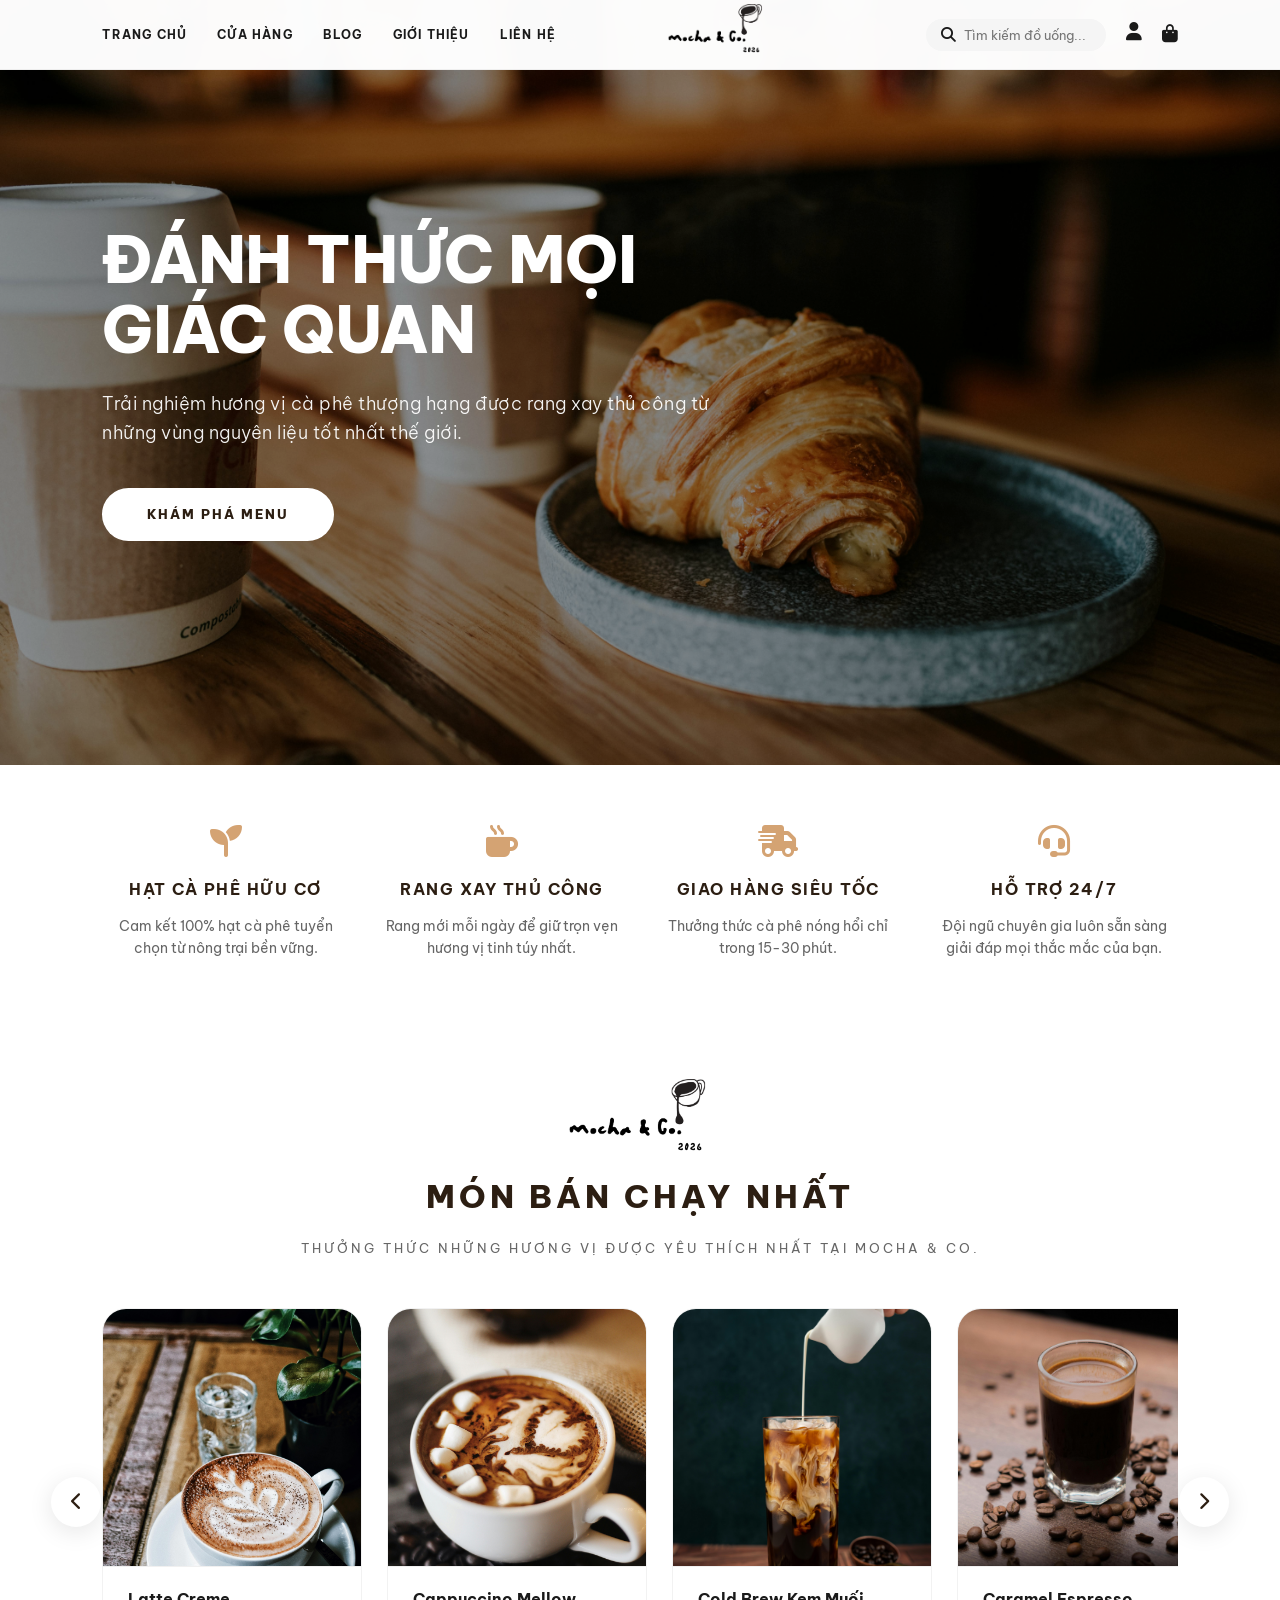
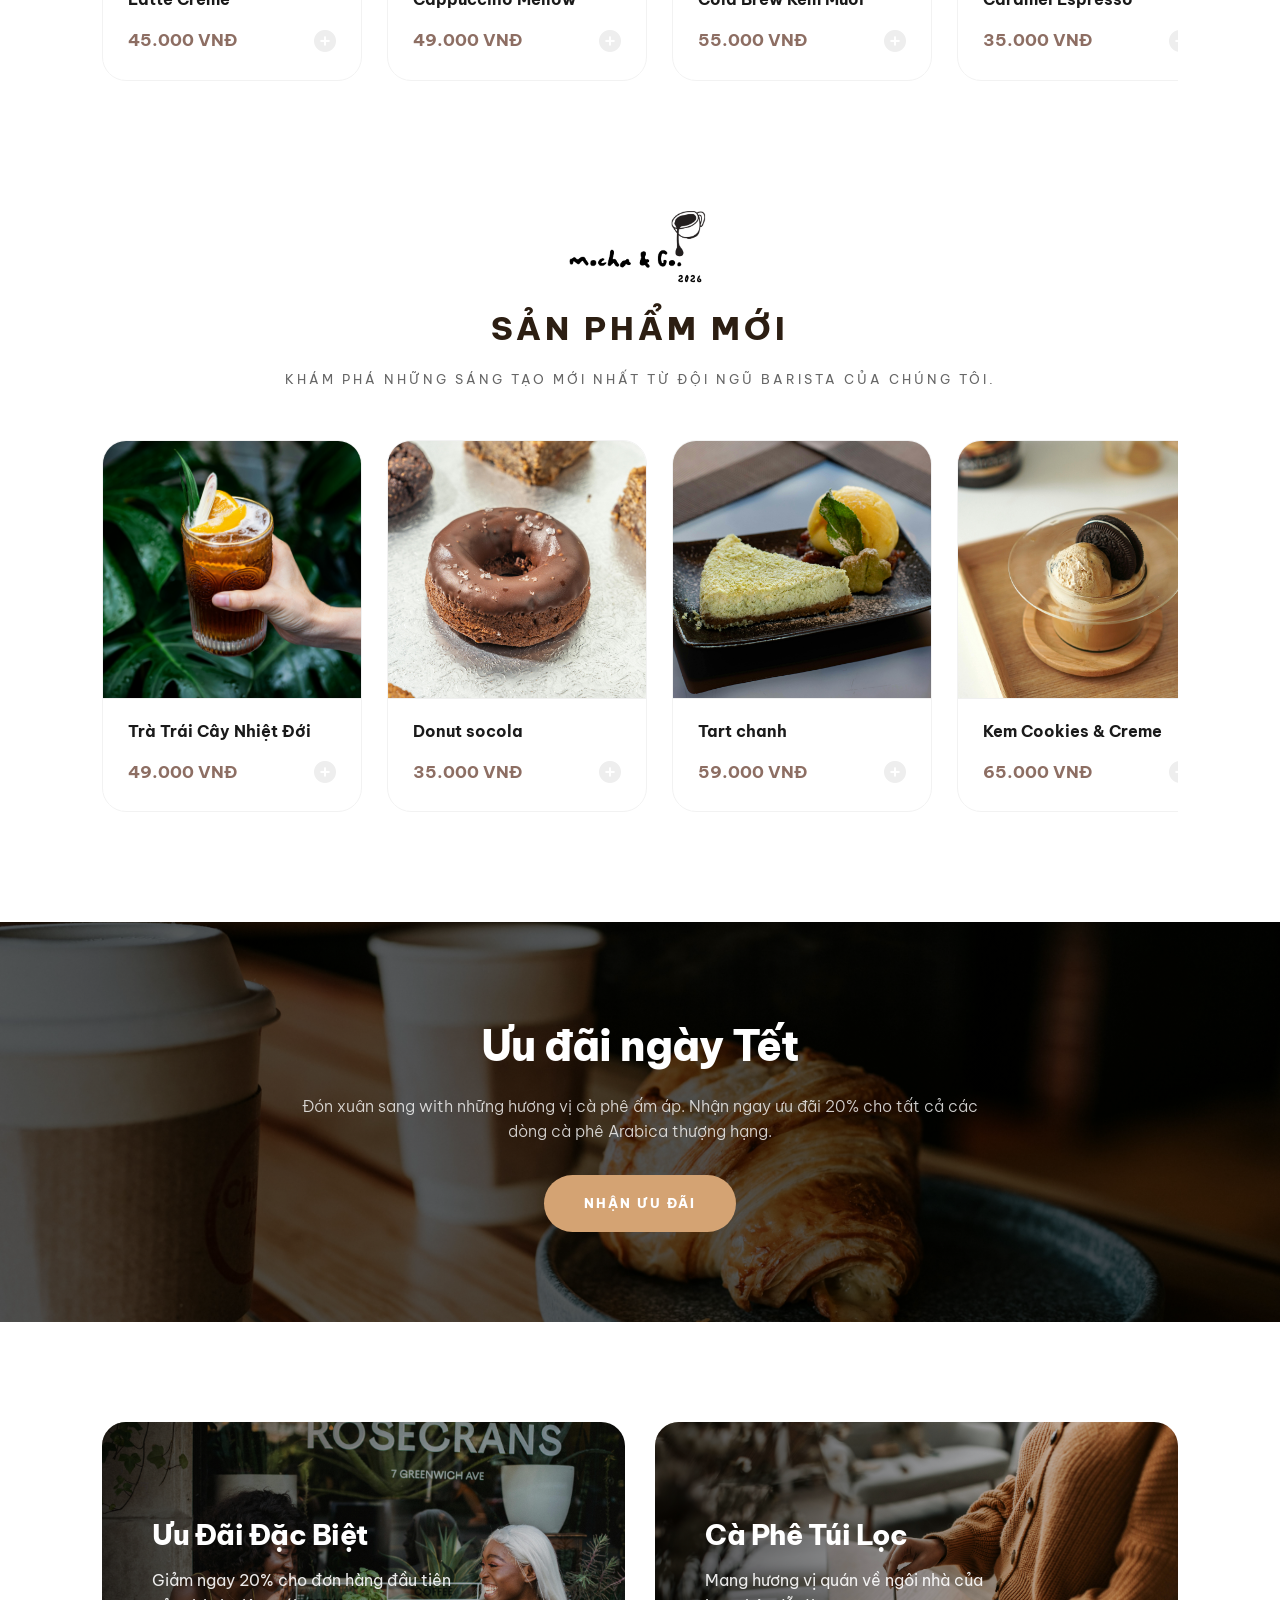
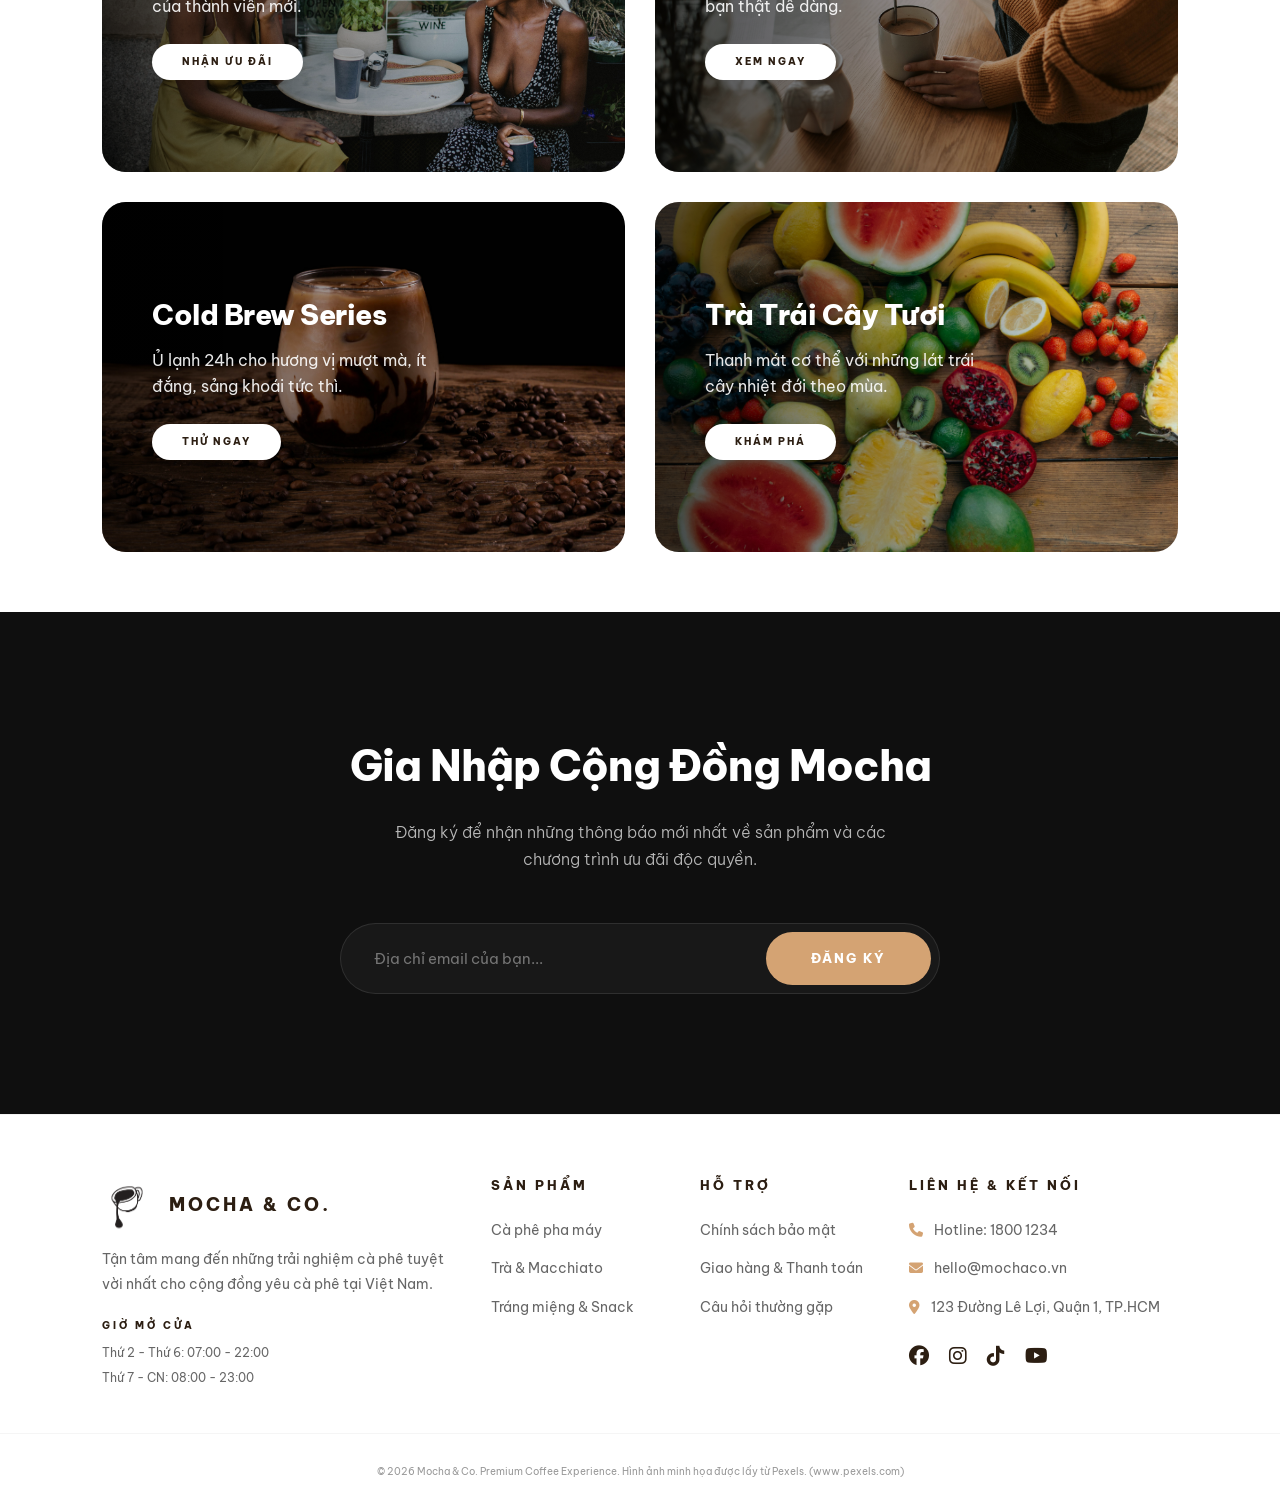
==== commit 1a0cc1d4: "turning all internal css into external css" ====
--- a/index.html
+++ b/index.html
@@ -265,7 +265,7 @@
             <div class="promo_container">
                 <h2 class="promo_title">Ưu đãi ngày Tết</h2>
                 <p class="promo_description">Đón xuân sang with những hương vị cà phê ấm áp. Nhận ngay ưu đãi 20% cho tất cả các dòng cà phê Arabica thượng hạng.</p>
-                <a href="src/shop.html" class="promo_button" style="width: fit-content; padding: 18px 40px;">NHẬN ƯU ĐÃI</a>
+                <a href="src/shop.html" class="promo_button w-fit p-18-40">NHẬN ƯU ĐÃI</a>
             </div>
         </section>
 
--- a/index.css
+++ b/index.css
@@ -12,10 +12,10 @@
     --transition: all 0.4s cubic-bezier(0.165, 0.84, 0.44, 1);
     --shadow-sm: 0 2px 8px rgba(0,0,0,0.05);
     --shadow-md: 0 10px 40px rgba(0,0,0,0.08);
-    --side-padding: 10vw;
-    --section-spacing: 40px;
-    --border-radius-lg: 30px;
-    --border-radius-md: 20px;
+    --side-padding: 8vw;
+    --section-spacing: 60px;
+    --border-radius-lg: 24px;
+    --border-radius-md: 16px;
 }
 
 * {
@@ -29,10 +29,10 @@
     background-color: var(--bg-light);
     color: var(--text-main);
     line-height: 1.6;
+    font-size: 15px;
     -webkit-font-smoothing: antialiased;
 }
 
-/* Ensure all interactive elements inherit the correct font */
 button, input, select, textarea {
     font-family: 'Be Vietnam Pro', sans-serif;
 }
@@ -59,11 +59,11 @@
     display: flex;
     justify-content: space-between;
     align-items: center;
-    height: 150px;
+    height: 70px;
     background-color: rgba(255, 255, 255, 0.98);
     padding: 0 var(--side-padding);
     border-bottom: 1px solid rgba(0,0,0,0.05);
-    transition: height 0.3s ease;
+    transition: all 0.3s ease;
 }
 
 .header_left {
@@ -72,13 +72,13 @@
 
 .list_header_left {
     display: flex;
-    gap: 45px;
+    gap: 30px;
     align-items: center;
 }
 
 .header_left-item {
     list-style: none;
-    font-size: 13px;
+    font-size: 12px;
     font-weight: 700;
     color: var(--text-main);
     text-transform: uppercase;
@@ -119,7 +119,7 @@
 }
 
 .header_logo_img {
-    height: 120px;
+    height: 55px;
     width: auto;
     object-fit: contain;
     transition: transform 0.3s ease;
@@ -135,15 +135,15 @@
     display: flex;
     justify-content: flex-end;
     align-items: center;
-    gap: 30px;
+    gap: 20px;
 }
 
 .header_right-input {
-    width: 220px;
+    width: 180px;
     background: #f5f5f5;
     border-radius: 100px;
     display: flex;
-    padding: 10px 20px;
+    padding: 8px 15px;
     align-items: center;
     transition: var(--transition);
 }
@@ -152,18 +152,18 @@
     background: transparent;
     border: none;
     outline: none;
-    padding-left: 12px;
-    font-size: 14px;
+    padding-left: 8px;
+    font-size: 13px;
     width: 100%;
 }
 
 .header_right-icon {
     display: flex;
-    gap: 25px;
+    gap: 20px;
 }
 
 .header_right-icon i {
-    font-size: 20px;
+    font-size: 18px;
     color: var(--text-main);
     cursor: pointer;
     transition: var(--transition);
@@ -178,7 +178,7 @@
 .home_banner {
     position: relative;
     width: 100%;
-    height: 95vh;
+    height: 85vh;
     overflow: hidden;
 }
 
@@ -186,6 +186,11 @@
     width: 100%;
     height: 100%;
     object-fit: cover;
+    filter: brightness(0.65);
+    transition: filter 0.4s ease-in-out, transform 0.4s ease-in-out;
+}
+
+.home_banner:hover img {
     filter: brightness(0.75);
 }
 
@@ -195,23 +200,23 @@
     left: var(--side-padding);
     transform: translateY(-50%);
     color: var(--white);
-    max-width: 750px;
+    max-width: 650px;
     z-index: 2;
 }
 
 .banner_content h2 {
-    font-size: clamp(48px, 6vw, 82px);
-    font-weight: 800;
+    font-size: clamp(32px, 5vw, 64px);
+    font-weight: 750;
     line-height: 1.1;
-    margin-bottom: 35px;
+    margin-bottom: 25px;
     animation: fadeInUp 1.2s ease;
     text-transform: uppercase;
 }
 
 .banner_content p {
-    font-size: 20px;
+    font-size: 18px;
     font-weight: 300;
-    margin-bottom: 50px;
+    margin-bottom: 40px;
     opacity: 0.95;
     letter-spacing: 0.5px;
     line-height: 1.6;
@@ -219,14 +224,14 @@
 
 .btn-shop {
     display: inline-block;
-    padding: 20px 60px;
+    padding: 16px 45px;
     background: var(--white);
     color: var(--primary-color);
     text-decoration: none;
     font-weight: 800;
-    font-size: 14px;
-    text-transform: uppercase;
-    letter-spacing: 3px;
+    font-size: 13px;
+    text-transform: uppercase;
+    letter-spacing: 2px;
     border-radius: 100px;
     transition: var(--transition);
 }
@@ -242,7 +247,7 @@
 .features {
     display: grid;
     grid-template-columns: repeat(4, 1fr);
-    gap: 50px;
+    gap: 30px;
     padding: var(--section-spacing) var(--side-padding);
     background: #ffffff;
 }
@@ -257,52 +262,52 @@
 }
 
 .feature_item i {
-    font-size: 42px;
+    font-size: 32px;
     color: var(--accent-color);
-    margin-bottom: 30px;
+    margin-bottom: 20px;
 }
 
 .feature_item h3 {
-    font-size: 18px;
+    font-size: 16px;
     font-weight: 700;
     text-transform: uppercase;
     letter-spacing: 1.5px;
-    margin-bottom: 18px;
+    margin-bottom: 12px;
     color: var(--primary-color);
 }
 
 .feature_item p {
-    font-size: 15px;
+    font-size: 14px;
     color: var(--text-muted);
     line-height: 1.6;
 }
 
 /* PRODUCT SECTION */
 .text_header {
-    padding: var(--section-spacing) var(--side-padding) 60px;
+    padding: var(--section-spacing) var(--side-padding) 40px;
     text-align: center;
 }
 
 .text_header h2 {
-    font-size: 42px;
-    font-weight: 800;
-    color: var(--primary-color);
-    text-transform: uppercase;
-    letter-spacing: 5px;
-    margin-bottom: 20px;
+    font-size: 32px;
+    font-weight: 800;
+    color: var(--primary-color);
+    text-transform: uppercase;
+    letter-spacing: 4px;
+    margin-bottom: 15px;
 }
 
 .text_header p {
-    font-size: 15px;
+    font-size: 13px;
     color: var(--text-muted);
     text-transform: uppercase;
-    letter-spacing: 4px;
+    letter-spacing: 3px;
 }
 
 .section_logo {
-    height: 120px;
+    height: 80px;
     width: auto;
-    margin-bottom: 10px;
+    margin-bottom: 5px;
     object-fit: contain;
 }
 
@@ -313,10 +318,10 @@
 
 .list_product {
     display: flex;
-    gap: 35px;
+    gap: 25px;
     overflow-x: auto;
     scroll-behavior: smooth;
-    padding: 20px 0 40px;
+    padding: 10px 0 30px;
     scrollbar-width: none;
     scroll-snap-type: x mandatory;
     -webkit-overflow-scrolling: touch;
@@ -328,8 +333,8 @@
 }
 
 .product_item {
-    flex: 0 0 calc(25% - 26px);
-    min-width: 300px;
+    flex: 0 0 calc(25% - 19px);
+    min-width: 260px;
     scroll-snap-align: start;
 }
 
@@ -337,8 +342,8 @@
     position: absolute;
     top: 45%;
     transform: translateY(-50%);
-    width: 60px;
-    height: 60px;
+    width: 50px;
+    height: 50px;
     border-radius: 50%;
     background: var(--white);
     border: none;
@@ -348,7 +353,7 @@
     display: flex;
     align-items: center;
     justify-content: center;
-    font-size: 20px;
+    font-size: 18px;
     color: var(--primary-color);
     transition: background 0.3s ease, color 0.3s ease, transform 0.3s ease;
 }
@@ -371,7 +376,7 @@
 }
 
 .product_detail:hover {
-    transform: translateY(-15px);
+    transform: translateY(-10px);
     box-shadow: var(--shadow-md);
 }
 
@@ -386,6 +391,7 @@
 .img_product img {
     width: 100%;
     height: 100%;
+    transform: scale(1.03);
     object-fit: cover;
     object-position: center center;
     transition: transform 0.6s cubic-bezier(0.165, 0.84, 0.44, 1);
@@ -396,16 +402,16 @@
 }
 
 .name_product {
-    padding: 30px 30px 10px;
-    font-size: 18px;
+    padding: 20px 25px 5px;
+    font-size: 16px;
     font-weight: 700;
     color: var(--text-main);
-    min-height: 70px;
+    min-height: 60px;
 }
 
 .price_product {
-    padding: 0 30px 35px;
-    font-size: 19px;
+    padding: 0 25px 25px;
+    font-size: 17px;
     font-weight: 700;
     color: var(--secondary-color);
     display: flex;
@@ -414,7 +420,7 @@
 }
 
 .price_product i {
-    font-size: 26px;
+    font-size: 22px;
     color: #eee;
     transition: var(--transition);
     cursor: pointer;
@@ -430,8 +436,8 @@
     justify-content: center;
     align-items: center;
     text-align: center;
-    min-height: 500px;
-    padding: 100px 20px;
+    min-height: 400px;
+    padding: 80px 20px;
     margin: 40px 0;
     background-color: #2b1e16; 
     background-image: linear-gradient(rgba(0,0,0,0.6), rgba(0,0,0,0.6)), 
@@ -442,28 +448,28 @@
 }
 
 .promo_container {
-    max-width: 800px;
+    max-width: 700px;
     width: 100%;
 }
 
 .promo_title {
-    font-size: 54px;
+    font-size: 42px;
     font-weight: 800;
     color: #ffffff !important;
     text-transform: none; 
-    letter-spacing: -2px; 
-    margin-bottom: 20px;
+    letter-spacing: -1px; 
+    margin-bottom: 15px;
     margin-top: 0;
 }
 
 .promo_description {
-    font-size: 18px;
+    font-size: 16px;
     font-weight: 300;
     color: #ffffff;
     opacity: 0.8;
     text-transform: none;
     letter-spacing: 0px;
-    margin-bottom: 40px;
+    margin-bottom: 30px;
     line-height: 1.6;
 }
 
@@ -471,11 +477,11 @@
     display: inline-block;
     background-color: #D4A373;
     color: #ffffff !important;
-    padding: 18px 50px;
+    padding: 15px 40px;
     border-radius: 100px;
     text-decoration: none;
     text-transform: uppercase;
-    font-size: 14px;
+    font-size: 13px;
     font-weight: 800;
     letter-spacing: 2px;
     transition: var(--transition);
@@ -493,12 +499,12 @@
 .promo_banners {
     display: grid;
     grid-template-columns: 1fr 1fr;
-    gap: 50px;
+    gap: 30px;
     padding: var(--section-spacing) var(--side-padding);
 }
 
 .promo_item {
-    height: 420px;
+    height: 350px;
     border-radius: var(--border-radius-lg);
     overflow: hidden;
     position: relative;
@@ -509,11 +515,15 @@
     width: 100%;
     height: 100%;
     object-fit: cover;
-    transition: filter 0.8s ease;
+    transition: filter 0.4s ease-in-out, transform 0.4s ease-in-out;
+
 }
 
 .promo_item:hover img {
-    filter: brightness(1.15) saturate(1.1);
+    filter: brightness(1.3) saturate(1.2);
+    transition: 0.4s ease;
+    transform: translateY(-3px); 
+    box-shadow: 0 10px 30px rgba(212, 163, 115, 0.3);
 }
 
 .promo_overlay {
@@ -526,45 +536,51 @@
     display: flex;
     flex-direction: column;
     justify-content: center;
-    padding: 80px;
+    padding: 50px;
     color: white;
 }
 
 .promo_overlay h3 {
-    font-size: 38px;
-    font-weight: 800;
-    margin-bottom: 15px;
+    font-size: 28px;
+    font-weight: 800;
+    margin-bottom: 10px;
     letter-spacing: -0.5px;
 }
 
 .promo_overlay p {
-    font-size: 20px;
+    font-size: 16px;
     opacity: 0.9;
-    margin-bottom: 35px;
-    max-width: 350px;
+    margin-bottom: 25px;
+    max-width: 300px;
+}
+
+.promo_overlay .btn-shop.small-btn {
+    padding: 10px 30px; 
+    font-size: 10px; 
+    width: fit-content;
 }
 
 /* NEWSLETTER */
 .newsletter {
     background: #0f0f0f;
-    padding: 160px var(--side-padding);
+    padding: 120px var(--side-padding);
     text-align: center;
     color: var(--white);
 }
 
 .newsletter_content h2 {
-    font-size: 54px;
-    font-weight: 800;
-    margin-bottom: 25px;
-    letter-spacing: -2px;
+    font-size: 42px;
+    font-weight: 800;
+    margin-bottom: 20px;
+    letter-spacing: -1px;
 }
 
 .newsletter_content p {
-    font-size: 18px;
+    font-size: 16px;
     font-weight: 300;
     opacity: 0.7;
-    margin-bottom: 70px;
-    max-width: 600px;
+    margin-bottom: 50px;
+    max-width: 500px;
     margin-left: auto;
     margin-right: auto;
     line-height: 1.7;
@@ -573,10 +589,10 @@
 .newsletter_form {
     display: flex;
     justify-content: center;
-    max-width: 700px;
+    max-width: 600px;
     margin: 0 auto;
     background: rgba(255,255,255,0.04);
-    padding: 10px;
+    padding: 8px;
     border-radius: 100px;
     border: 1px solid rgba(255,255,255,0.1);
     transition: var(--transition);
@@ -588,8 +604,8 @@
     border: none;
     outline: none;
     color: var(--white);
-    font-size: 16px;
-    padding: 0 35px;
+    font-size: 15px;
+    padding: 0 25px;
 }
 
 .newsletter_form button {
@@ -597,16 +613,16 @@
     border: none;
     color: var(--white);
     font-weight: 800;
-    letter-spacing: 3px;
+    letter-spacing: 2px;
     cursor: pointer;
-    padding: 22px 55px;
+    padding: 18px 45px;
     border-radius: 100px;
     transition: var(--transition);
 }
 
 /* FOOTER */
 .footer {
-    padding: var(--section-spacing) var(--side-padding) 60px;
+    padding: var(--section-spacing) var(--side-padding) 40px;
     background: #fff;
     border-top: 1px solid #f2f2f2;
 }
@@ -614,89 +630,89 @@
 .list_footer {
     display: grid;
     grid-template-columns: 2fr 1fr 1fr 1.5fr;
-    gap: 40px;
+    gap: 30px;
 }
 
 .footer_item h2 {
-    font-size: 14px;
-    font-weight: 800;
-    text-transform: uppercase;
-    letter-spacing: 4px;
-    margin-bottom: 20px;
+    font-size: 13px;
+    font-weight: 800;
+    text-transform: uppercase;
+    letter-spacing: 3px;
+    margin-bottom: 15px;
     color: var(--primary-color);
 }
 
 .footer_brand_wrapper {
     display: flex;
     align-items: center;
-    gap: 15px;
-    margin-bottom: 15px;
+    gap: 12px;
+    margin-bottom: 12px;
 }
 
 .footer_logo {
-    height: 80px;
+    height: 60px;
     width: auto;
     object-fit: contain;
-    margin-left: -8px;
+    margin-left: -5px;
 }
 
 .footer_brand_name {
-    font-size: 20px !important;
-    letter-spacing: 4px;
+    font-size: 18px !important;
+    letter-spacing: 3px;
     margin-bottom: 0 !important;
 }
 
 .footer_item li {
     list-style: none;
-    font-size: 16px;
+    font-size: 14px;
     color: var(--text-muted);
-    padding: 12px 0;
+    padding: 8px 0;
     cursor: pointer;
     transition: var(--transition);
 }
 
 .footer_item li:hover {
     color: var(--accent-color);
-    padding-left: 10px;
+    padding-left: 8px;
 }
 
 .footer_item p {
-    font-size: 16px;
+    font-size: 14px;
     color: var(--text-muted);
-    margin-bottom: 30px;
+    margin-bottom: 20px;
     line-height: 1.8;
 }
 
 .opening_hours {
+    margin-top: 15px;
+}
+
+.opening_hours h2 {
+    font-size: 10px;
+    margin-bottom: 8px;
+}
+
+.opening_hours p {
+    font-size: 12px;
+    margin-bottom: 4px;
+}
+
+.contact-info i {
+    margin-right: 8px;
+    color: var(--accent-color);
+}
+
+.footer_social_wrapper {
     margin-top: 20px;
 }
 
-.opening_hours h2 {
-    font-size: 11px;
-    margin-bottom: 10px;
-}
-
-.opening_hours p {
-    font-size: 13px;
-    margin-bottom: 5px;
-}
-
-.contact-info i {
-    margin-right: 10px;
-    color: var(--accent-color);
-}
-
-.footer_social_wrapper {
-    margin-top: 30px;
-}
-
 .social_icons {
     display: flex;
-    gap: 25px;
+    gap: 20px;
 }
 
 .social_icons i {
-    font-size: 24px;
+    font-size: 20px;
     color: var(--primary-color);
     cursor: pointer;
     transition: var(--transition);
@@ -704,14 +720,14 @@
 
 .social_icons i:hover {
     color: var(--accent-color);
-    transform: translateY(-8px);
+    transform: translateY(-5px);
 }
 
 .footer_copyright {
     text-align: center;
-    padding: 40px 0;
+    padding: 30px 0;
     border-top: 1px solid #f5f5f5;
-    font-size: 11px;
+    font-size: 10px;
     color: #999;
 }
 
@@ -719,7 +735,7 @@
 .marquee_container {
     background: var(--primary-color);
     color: var(--white);
-    padding: 25px 0;
+    padding: 12px 0; /* Thinner padding */
     overflow: hidden;
     white-space: nowrap;
     border-top: 1px solid rgba(255,255,255,0.1);
@@ -730,13 +746,13 @@
     display: inline-block;
     animation: marquee 30s linear infinite;
     font-weight: 900;
-    font-size: 28px;
-    text-transform: uppercase;
-    letter-spacing: 8px;
+    font-size: 16px; /* Smaller font size for a cleaner look */
+    text-transform: uppercase;
+    letter-spacing: 6px;
 }
 
 .marquee_content span {
-    margin-right: 80px;
+    margin-right: 60px;
 }
 
 @keyframes marquee {
@@ -748,7 +764,7 @@
 .subpage_banner {
     position: relative;
     width: 100%;
-    height: 80vh;
+    height: 75vh; /* Just a bit shorter than the 85vh main banner */
     overflow: hidden;
 }
 
@@ -756,7 +772,7 @@
     width: 100%;
     height: 100%;
     object-fit: cover;
-    filter: brightness(0.65);
+    filter: brightness(0.6);
 }
 
 .subpage_banner .banner_content {
@@ -765,21 +781,21 @@
     left: var(--side-padding);
     transform: translateY(-50%);
     color: var(--white);
-    max-width: 850px;
+    max-width: 750px;
     z-index: 2;
 }
 
 .subpage_banner .banner_content h2 {
-    font-size: clamp(48px, 6vw, 82px);
+    font-size: clamp(32px, 5vw, 64px);
     font-weight: 800;
     line-height: 1.1;
-    margin-bottom: 25px;
+    margin-bottom: 20px;
     animation: fadeInUp 1.2s ease;
     text-transform: uppercase;
 }
 
 .subpage_banner .banner_content p {
-    font-size: 20px;
+    font-size: 18px;
     font-weight: 300;
     margin-bottom: 0;
     opacity: 0.95;
@@ -789,7 +805,7 @@
 
 /* SHOP FILTER */
 .shop_filter_section {
-    padding: 60px var(--side-padding) 0;
+    padding: 40px var(--side-padding) 0;
     display: flex;
     justify-content: flex-end;
     background: var(--white);
@@ -802,15 +818,15 @@
 .filter_icon_btn {
     background: none;
     border: 1px solid #ddd;
-    padding: 12px 25px;
+    padding: 10px 20px;
     border-radius: 50px;
     cursor: pointer;
     display: flex;
     align-items: center;
-    gap: 12px;
-    font-weight: 800;
-    text-transform: uppercase;
-    font-size: 13px;
+    gap: 10px;
+    font-weight: 800;
+    text-transform: uppercase;
+    font-size: 12px;
     transition: var(--transition);
     color: var(--primary-color);
 }
@@ -822,15 +838,15 @@
 
 .filter_dropdown {
     position: absolute;
-    top: 60px;
+    top: 50px;
     right: 0;
     background: white;
     box-shadow: var(--shadow-md);
-    border-radius: 20px;
-    padding: 15px;
+    border-radius: 16px;
+    padding: 12px;
     z-index: 100;
     display: none;
-    min-width: 220px;
+    min-width: 200px;
     border: 1px solid #eee;
 }
 
@@ -843,14 +859,14 @@
     display: block;
     width: 100%;
     text-align: left;
-    padding: 12px 20px;
+    padding: 10px 15px;
     border: none;
     background: none;
     cursor: pointer;
-    font-size: 14px;
+    font-size: 13px;
     font-weight: 600;
     transition: var(--transition);
-    border-radius: 10px;
+    border-radius: 8px;
 }
 
 .filter_dropdown button:hover {
@@ -865,13 +881,13 @@
 
 /* SIZE BUTTONS */
 .size_btn {
-    padding: 10px 20px;
+    padding: 8px 15px;
     border: 1px solid #ddd;
     background: white;
-    border-radius: 10px;
+    border-radius: 8px;
     cursor: pointer;
     font-weight: 700;
-    font-size: 13px;
+    font-size: 12px;
     transition: var(--transition);
 }
 
@@ -884,19 +900,20 @@
 /* CART NOTIFICATION */
 .cart_notification {
     position: fixed;
-    top: 170px;
+    top: 120px;
     right: 20px;
     background: var(--primary-color);
     color: white;
-    padding: 15px 25px;
-    border-radius: 15px;
+    padding: 12px 20px;
+    border-radius: 12px;
     display: flex;
     align-items: center;
-    gap: 12px;
+    gap: 10px;
     box-shadow: var(--shadow-md);
     z-index: 2000;
     transform: translateX(150%);
     transition: transform 0.5s cubic-bezier(0.175, 0.885, 0.32, 1.275);
+    font-size: 14px;
 }
 
 .cart_notification.show {
@@ -905,22 +922,22 @@
 
 /* LAYOUTS */
 .grid_container {
-    padding: 100px var(--side-padding);
+    padding: 60px var(--side-padding);
     display: grid;
-    grid-template-columns: repeat(auto-fill, minmax(300px, 1fr));
-    gap: 40px;
+    grid-template-columns: repeat(auto-fill, minmax(260px, 1fr));
+    gap: 30px;
 }
 
 .split_section {
-    padding: 100px var(--side-padding);
+    padding: 80px var(--side-padding);
     display: flex;
     flex-wrap: wrap;
-    gap: 80px;
+    gap: 60px;
     align-items: center;
 }
 
 .split_image {
-    flex: 1 1 500px;
+    flex: 1 1 450px;
     aspect-ratio: 1 / 1;
     border-radius: var(--border-radius-lg);
     overflow: hidden;
@@ -934,30 +951,30 @@
 }
 
 .split_text {
-    flex: 1 1 400px;
+    flex: 1 1 350px;
 }
 
 .split_text h3 {
-    font-size: 42px;
-    margin-bottom: 25px;
+    font-size: 32px;
+    margin-bottom: 20px;
     color: var(--primary-color);
 }
 
 /* CART */
 .cart_section {
-    padding: 80px var(--side-padding);
+    padding: 60px var(--side-padding);
 }
 
 .cart_container {
     display: grid;
     grid-template-columns: 2.5fr 1fr;
-    gap: 50px;
+    gap: 40px;
 }
 
 .cart_summary {
     background: var(--primary-color);
     color: white;
-    padding: 40px;
+    padding: 30px;
     border-radius: var(--border-radius-lg);
     height: fit-content;
     position: sticky;
@@ -967,14 +984,14 @@
 .quantity_selector {
     display: flex;
     background: #f5f5f5;
-    padding: 5px;
+    padding: 4px;
     border-radius: 100px;
     width: fit-content;
 }
 
 .quantity_selector button {
-    width: 35px;
-    height: 35px;
+    width: 30px;
+    height: 30px;
     border-radius: 50%;
     border: none;
     background: white;
@@ -983,16 +1000,17 @@
 }
 
 .quantity_selector input {
-    width: 40px;
+    width: 35px;
     text-align: center;
     border: none;
     background: transparent;
     font-weight: 700;
+    font-size: 13px;
 }
 
 /* BLOG */
 .blog_item:hover {
-    transform: translateY(-10px);
+    transform: translateY(-8px);
     box-shadow: var(--shadow-md) !important;
 }
 
@@ -1007,13 +1025,13 @@
 
 /* ANIMATIONS */
 @keyframes fadeInUp {
-    from { opacity: 0; transform: translateY(60px); }
+    from { opacity: 0; transform: translateY(40px); }
     to { opacity: 1; transform: translateY(0); }
 }
 
 /* VIDEO SECTION */
 .video_section {
-    padding: 80px var(--side-padding);
+    padding: 60px var(--side-padding);
     background: #fff;
     text-align: center;
 }
@@ -1021,8 +1039,8 @@
 .video_container {
     position: relative;
     width: 100%;
-    max-width: 1000px;
-    margin: 40px auto 0;
+    max-width: 900px;
+    margin: 30px auto 0;
     aspect-ratio: 16 / 9;
     border-radius: var(--border-radius-lg);
     overflow: hidden;
@@ -1040,7 +1058,7 @@
 
 /* REFINED CTA SECTION */
 .about_cta {
-    padding: 120px var(--side-padding);
+    padding: 100px var(--side-padding);
     background-color: var(--primary-color);
     background-image: linear-gradient(rgba(44, 30, 18, 0.8), rgba(44, 30, 18, 0.8)), url('assets/img/hero - large banner.jpg');
     background-size: cover;
@@ -1051,15 +1069,15 @@
 }
 
 .about_cta h2 {
-    font-size: 48px;
-    margin-bottom: 30px;
+    font-size: 36px;
+    margin-bottom: 25px;
     color: white !important;
 }
 
 .about_cta p {
-    font-size: 18px;
-    max-width: 600px;
-    margin: 0 auto 40px;
+    font-size: 16px;
+    max-width: 500px;
+    margin: 0 auto 30px;
     opacity: 0.9;
 }
 
@@ -1086,42 +1104,294 @@
 }
 
 @media (max-width: 768px) {
-    .header { height: 90px; }
+    .header { height: 80px; }
     .header_left { display: none; }
-    .header_logo_img { height: 70px; }
-    .header_right-input { display: none; } /* Hide search on mobile to save space */
+    .header_logo_img { height: 60px; }
+    .header_right-input { display: none; }
     
-    .banner_content h2 { font-size: 42px; }
-    .banner_content p { font-size: 16px; }
+    .banner_content h2 { font-size: 36px; }
+    .banner_content p { font-size: 15px; }
     
-    .promo_banners { grid-template-columns: 1fr; gap: 30px; }
-    .promo_item { height: 350px; }
-    .promo_overlay { padding: 40px; }
-    .promo_overlay h3 { font-size: 28px; }
+    .promo_banners { grid-template-columns: 1fr; gap: 20px; }
+    .promo_item { height: 300px; }
+    .promo_overlay { padding: 30px; }
+    .promo_overlay h3 { font-size: 24px; }
     
-    .features { padding: 60px 5vw; gap: 30px; }
-    .product_item { min-width: 260px; }
+    .features { padding: 40px 5vw; gap: 25px; }
+    .product_item { min-width: 240px; }
     
-    .split_section { padding: 60px 5vw; gap: 40px; }
-    .split_text h3 { font-size: 32px; }
+    .split_section { padding: 40px 5vw; gap: 30px; }
+    .split_text h3 { font-size: 28px; }
     
-    .marquee_content { font-size: 18px; }
+    .marquee_content { font-size: 16px; }
     
-    .subpage_banner { height: 50vh; }
-    .about_cta h2 { font-size: 32px; }
+    .subpage_banner { height: 45vh; }
+    .about_cta h2 { font-size: 28px; }
     
-    .list_footer { grid-template-columns: 1fr; gap: 40px; }
+    .list_footer { grid-template-columns: 1fr; gap: 30px; }
     .footer_item { text-align: center; }
     .footer_brand_wrapper { justify-content: center; }
     .social_icons { justify-content: center; }
-    .footer_item li:hover { padding-left: 0; color: var(--accent-color); }
 }
 
 @media (max-width: 480px) {
     .banner_content { left: 5vw; padding-right: 5vw; }
-    .banner_content h2 { font-size: 36px; }
-    .btn-shop { padding: 15px 40px; font-size: 12px; }
+    .banner_content h2 { font-size: 32px; }
+    .btn-shop { padding: 14px 35px; font-size: 11px; }
     .cart_table thead { display: none; }
     .cart_product_info { flex-direction: column; text-align: center; }
-    .cart_table td { display: block; width: 100%; text-align: center; padding: 15px 0; }
-}
+}
+
+/* NEW EXTERNAL CLASSES FOR INLINE STYLES */
+
+/* Common/Utility */
+.w-fit { width: fit-content; }
+.p-18-40 { padding: 18px 40px; }
+.pt-40 { padding-top: 40px; }
+.bg-fafafa { background: #fafafa; }
+.bg-fdfaf7 { background: #fdfaf7; }
+.flex-reverse { flex-direction: row-reverse; }
+.py-100 { padding-top: 100px; padding-bottom: 100px; }
+
+/* About & General Text */
+.text-large-muted {
+    font-size: 18px;
+    color: var(--text-muted);
+    line-height: 1.8;
+}
+.mb-30 { margin-bottom: 30px; }
+
+.check-list {
+    list-style: none;
+    font-size: 16px;
+    color: var(--text-main);
+    font-weight: 600;
+}
+.check-list-item { margin-bottom: 15px; }
+.check-icon {
+    color: var(--accent-color);
+    margin-right: 15px;
+}
+
+/* Blog */
+.blog-card {
+    border-radius: var(--border-radius-lg);
+    overflow: hidden;
+    background: white;
+    box-shadow: var(--shadow-sm);
+    transition: var(--transition);
+}
+.blog-img-wrapper {
+    height: 300px;
+    overflow: hidden;
+}
+.blog-img-wrapper img {
+    width: 100%;
+    height: 100%;
+    object-fit: cover;
+    transition: 0.6s;
+}
+.blog-card-content { padding: 30px; }
+.blog-card-meta {
+    display: flex;
+    justify-content: space-between;
+    align-items: center;
+    margin-bottom: 15px;
+}
+.blog-card-category {
+    color: var(--accent-color);
+    font-weight: 800;
+    font-size: 11px;
+    text-transform: uppercase;
+    letter-spacing: 2px;
+}
+.blog-card-date {
+    color: #bbb;
+    font-size: 12px;
+}
+.blog-card-title {
+    font-size: 22px;
+    margin-bottom: 15px;
+    line-height: 1.4;
+    color: var(--primary-color);
+}
+.blog-card-excerpt {
+    color: var(--text-muted);
+    margin-bottom: 25px;
+    line-height: 1.6;
+    font-size: 15px;
+}
+.blog-card-link {
+    font-weight: 800;
+    color: var(--primary-color);
+    text-decoration: none;
+    text-transform: uppercase;
+    font-size: 11px;
+    letter-spacing: 2px;
+    border-bottom: 2px solid var(--accent-color);
+    padding-bottom: 5px;
+}
+
+/* Cart */
+.cart-table-ext {
+    width: 100%;
+    border-collapse: collapse;
+}
+.cart-header-row {
+    text-align: left;
+    border-bottom: 2px solid #eee;
+}
+.cart-header-cell {
+    padding-bottom: 20px;
+    text-transform: uppercase;
+    font-size: 14px;
+    letter-spacing: 2px;
+}
+.cart-summary-title {
+    font-size: 20px;
+    margin-bottom: 30px;
+    text-transform: uppercase;
+    letter-spacing: 2px;
+}
+.cart-summary-divider {
+    border-bottom: 1px solid rgba(255,255,255,0.1);
+    padding-bottom: 20px;
+    margin-bottom: 20px;
+}
+.cart-summary-row {
+    display: flex;
+    justify-content: space-between;
+    margin-bottom: 15px;
+    opacity: 0.8;
+}
+.cart-summary-total {
+    display: flex;
+    justify-content: space-between;
+    font-size: 20px;
+    font-weight: 650;
+    margin-bottom: 40px;
+}
+.cart-checkout-btn-ext {
+    width: 100%;
+    background: var(--white);
+    color: var(--primary-color);
+}
+
+/* Contact */
+.contact-info-wrapper { margin-top: 40px; }
+.contact-info-item {
+    display: flex;
+    gap: 20px;
+    margin-bottom: 30px;
+}
+.contact-info-icon {
+    font-size: 24px;
+    color: var(--accent-color);
+}
+.contact-info-label {
+    font-weight: 800;
+    color: var(--primary-color);
+}
+.contact-info-text { color: var(--text-muted); }
+.contact-form-ext { margin-top: 60px; }
+.contact-form-grid {
+    display: grid;
+    grid-template-columns: 1fr 1fr;
+    gap: 20px;
+    margin-bottom: 20px;
+}
+.contact-input-ext {
+    padding: 15px;
+    border-radius: 10px;
+    border: 1px solid #eee;
+    outline: none;
+}
+.contact-textarea-ext {
+    width: 100%;
+    height: 150px;
+    padding: 15px;
+    border-radius: 10px;
+    border: 1px solid #eee;
+    outline: none;
+    margin-bottom: 20px;
+    font-family: inherit;
+}
+.contact-submit-btn-ext {
+    width: 100%;
+    padding: 20px;
+}
+.contact-map-wrapper { box-shadow: none; }
+.contact-map-iframe {
+    border: 0;
+    border-radius: 30px;
+}
+
+/* Product Detail */
+.product-detail-section {
+    padding-top: 150px;
+    align-items: flex-start;
+}
+.product-image-bg { background: #f9f9f9; }
+.breadcrumb-ext {
+    margin-bottom: 20px;
+    font-size: 14px;
+    color: var(--text-muted);
+}
+.product-title-ext {
+    font-size: 48px;
+    font-weight: 900;
+    color: var(--primary-color);
+    margin-bottom: 10px;
+    text-transform: uppercase;
+}
+.product-price-ext {
+    font-size: 32px;
+    font-weight: 800;
+    color: var(--accent-color);
+    margin-bottom: 30px;
+}
+.product-desc-wrapper {
+    margin-bottom: 35px;
+    padding-bottom: 30px;
+    border-bottom: 1px solid #eee;
+}
+.product-desc-text {
+    font-size: 16px;
+    color: var(--text-muted);
+    line-height: 1.8;
+}
+.product-size-wrapper { margin-bottom: 35px; }
+.product-size-title {
+    font-weight: 800;
+    margin-bottom: 15px;
+    font-size: 14px;
+    letter-spacing: 1px;
+}
+.product-size-flex {
+    display: flex;
+    gap: 15px;
+}
+.product-purchase-flex {
+    display: flex;
+    gap: 20px;
+    align-items: center;
+}
+.product-add-cart-btn {
+    flex: 1;
+    padding: 20px;
+    font-size: 14px;
+}
+.product-meta-ext {
+    margin-top: 50px;
+    padding-top: 30px;
+    border-top: 1px solid #eee;
+}
+.product-meta-row {
+    margin-bottom: 10px;
+    font-size: 14px;
+}
+.product-meta-label {
+    font-weight: 800;
+    color: var(--primary-color);
+}
+
